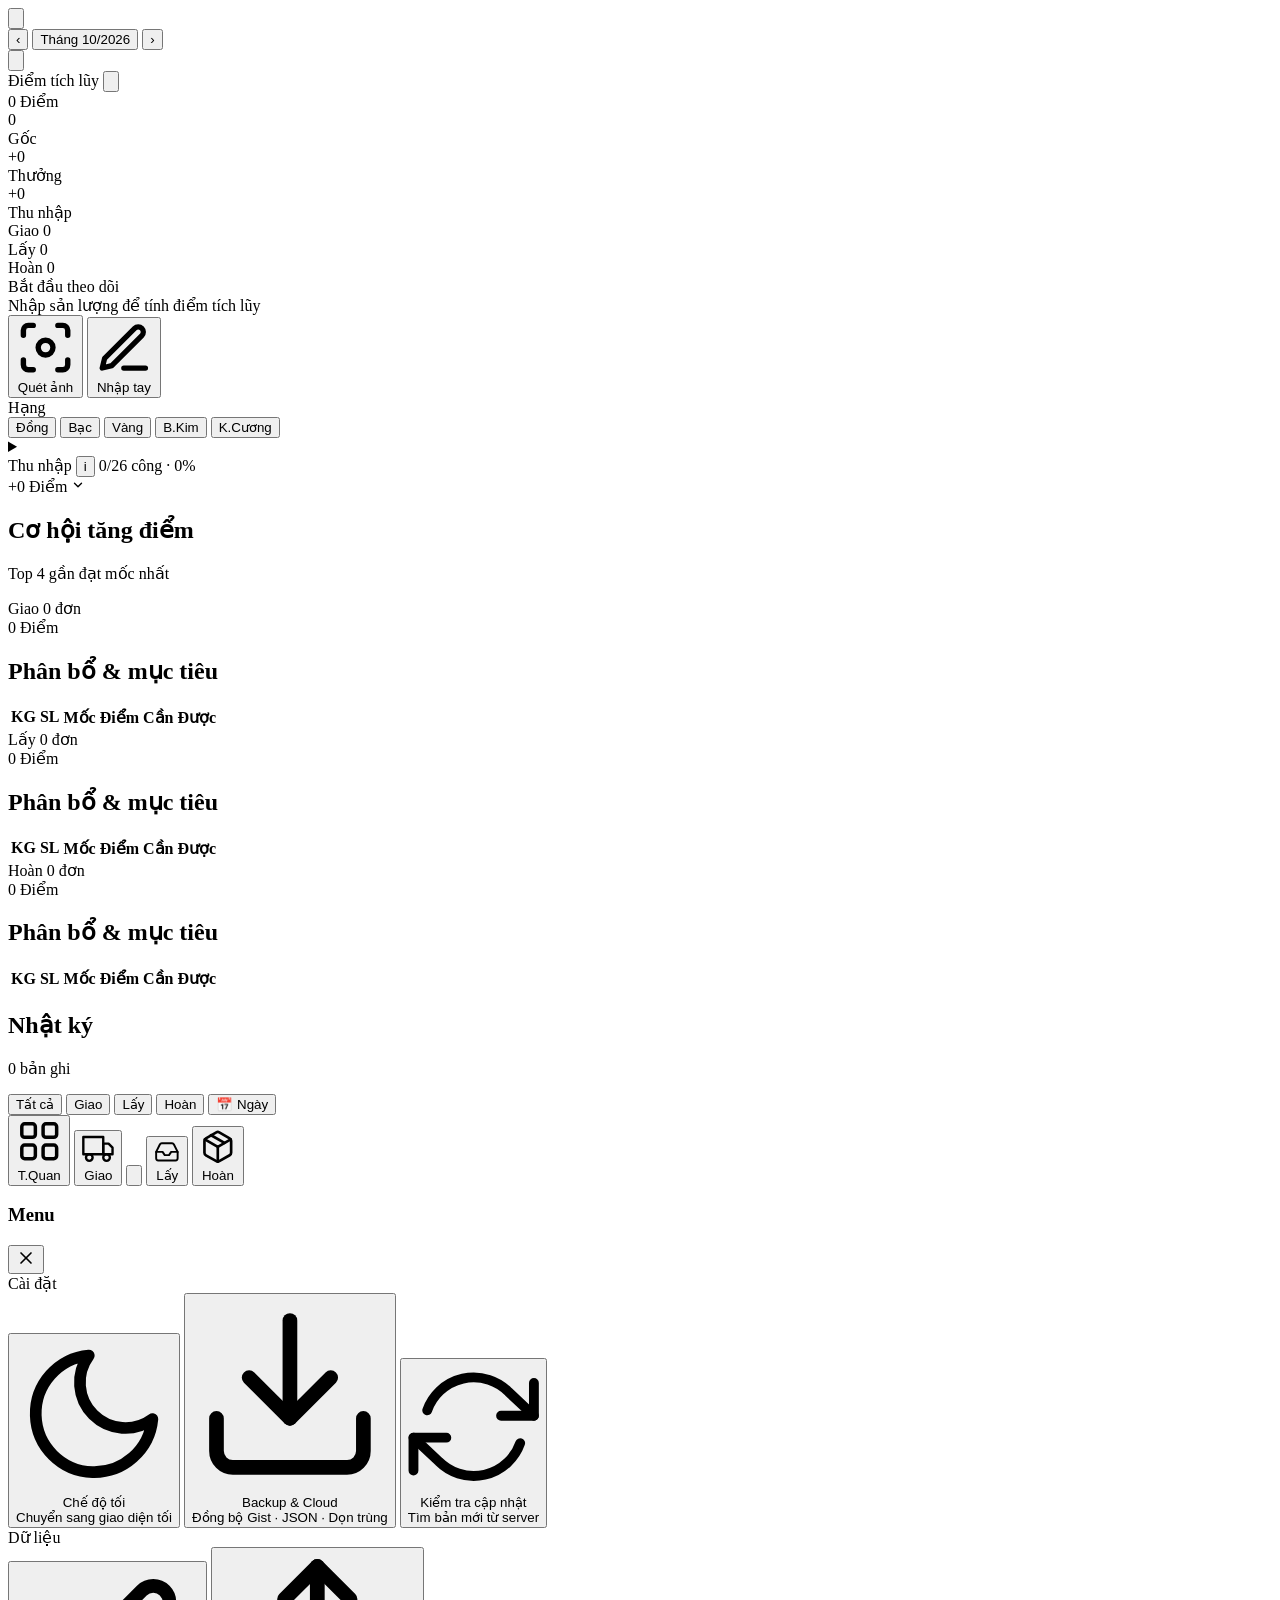
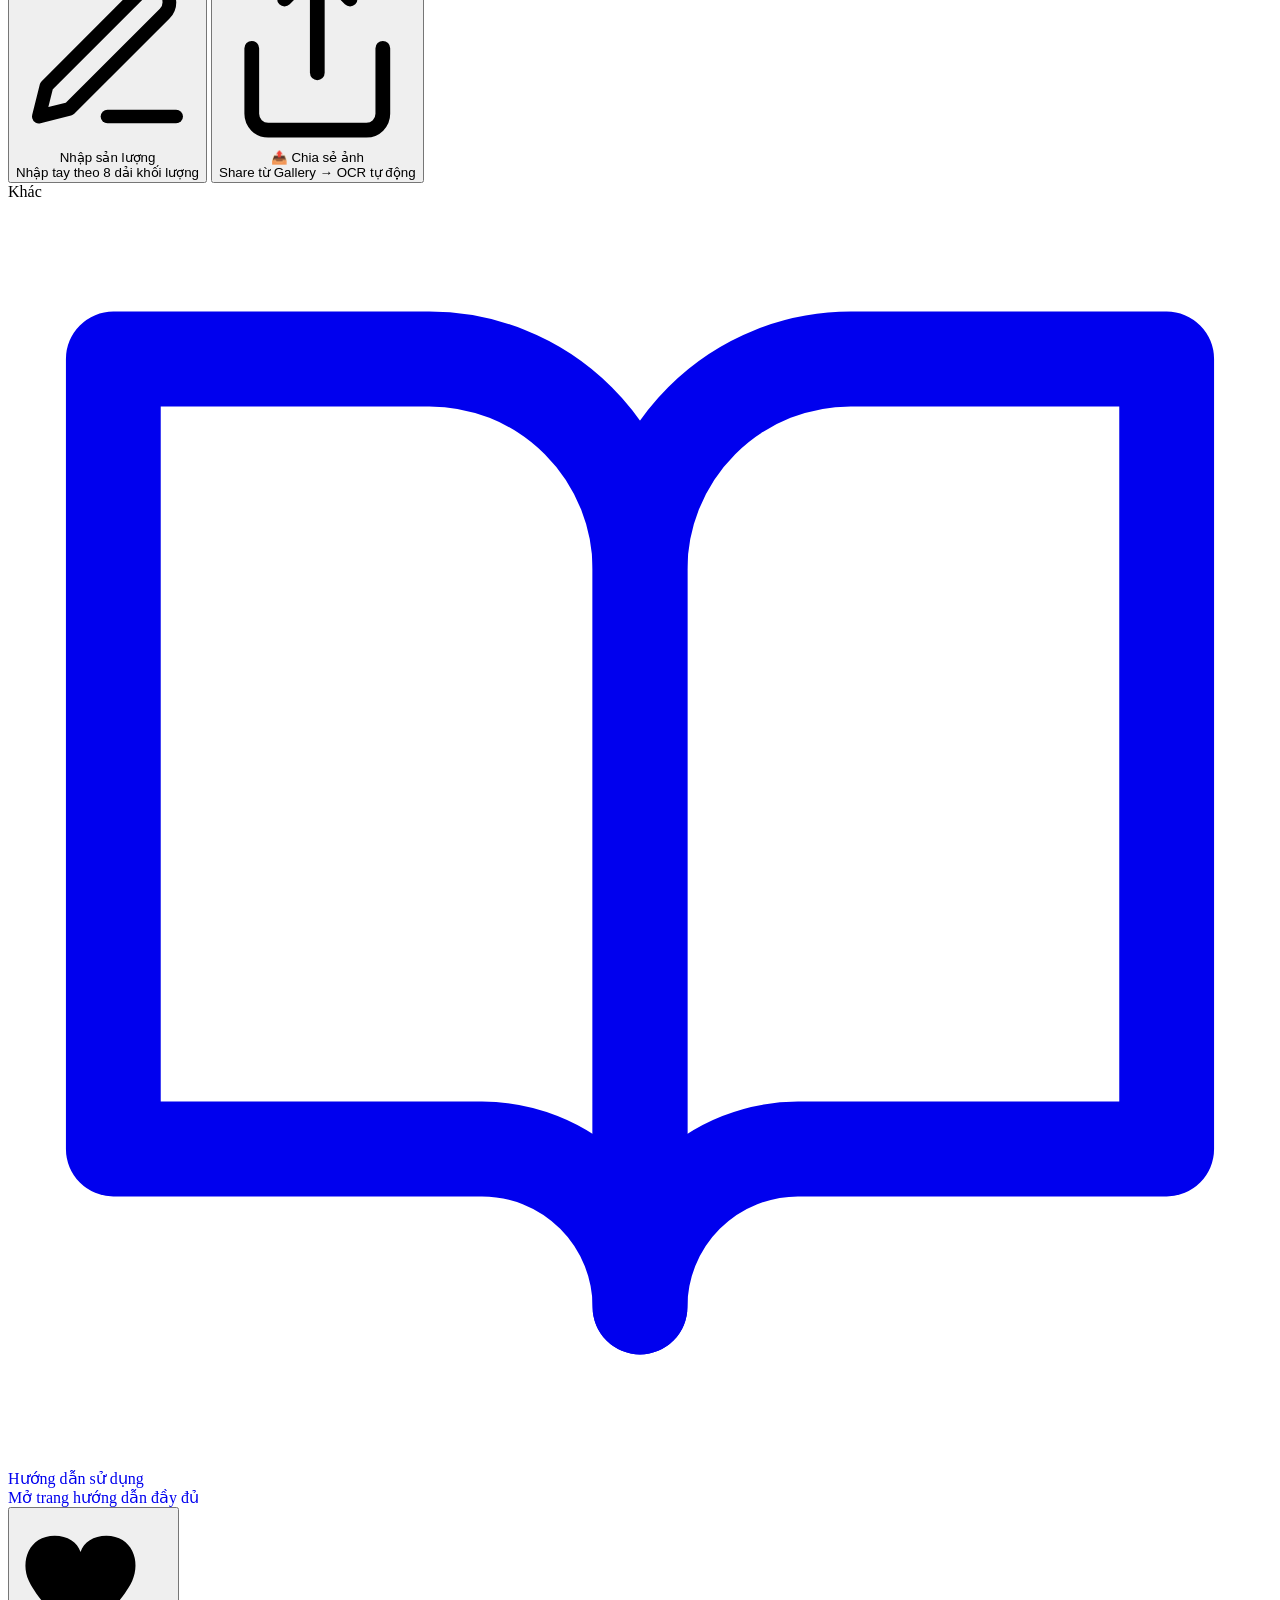
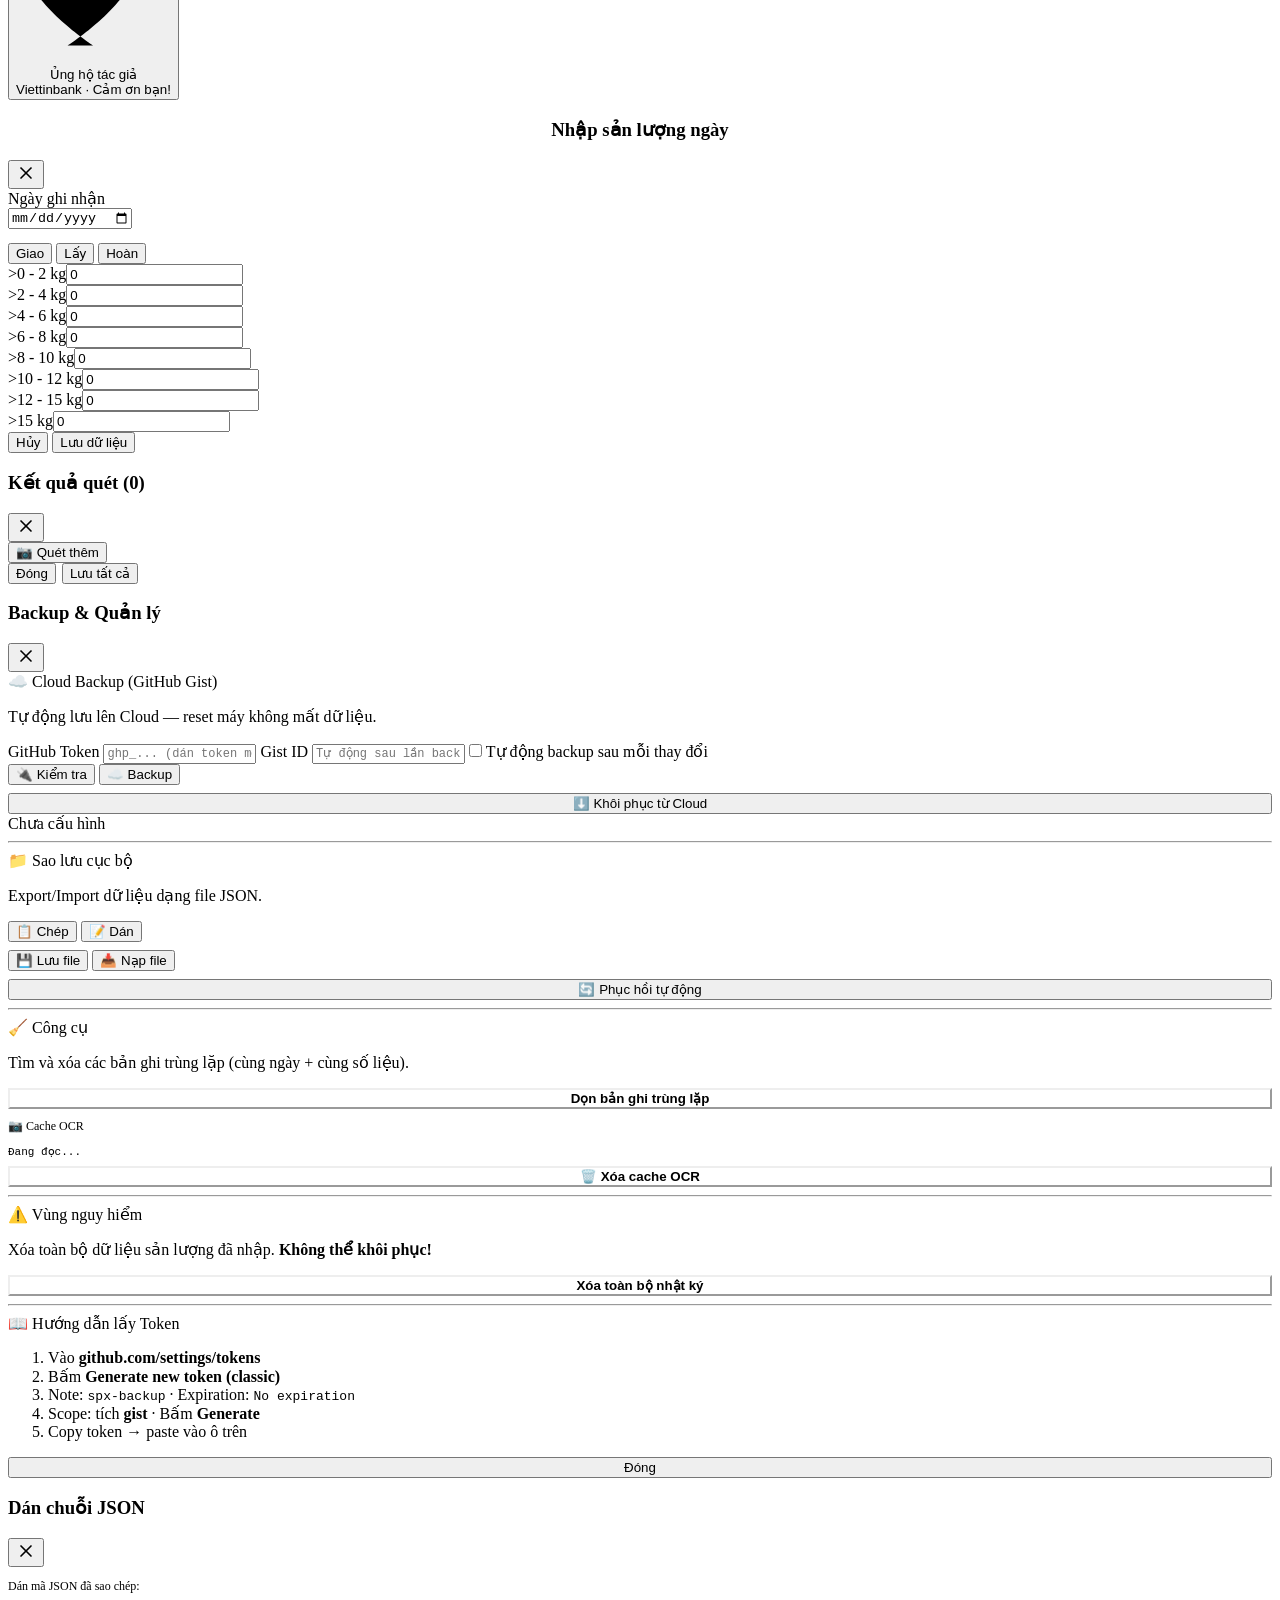
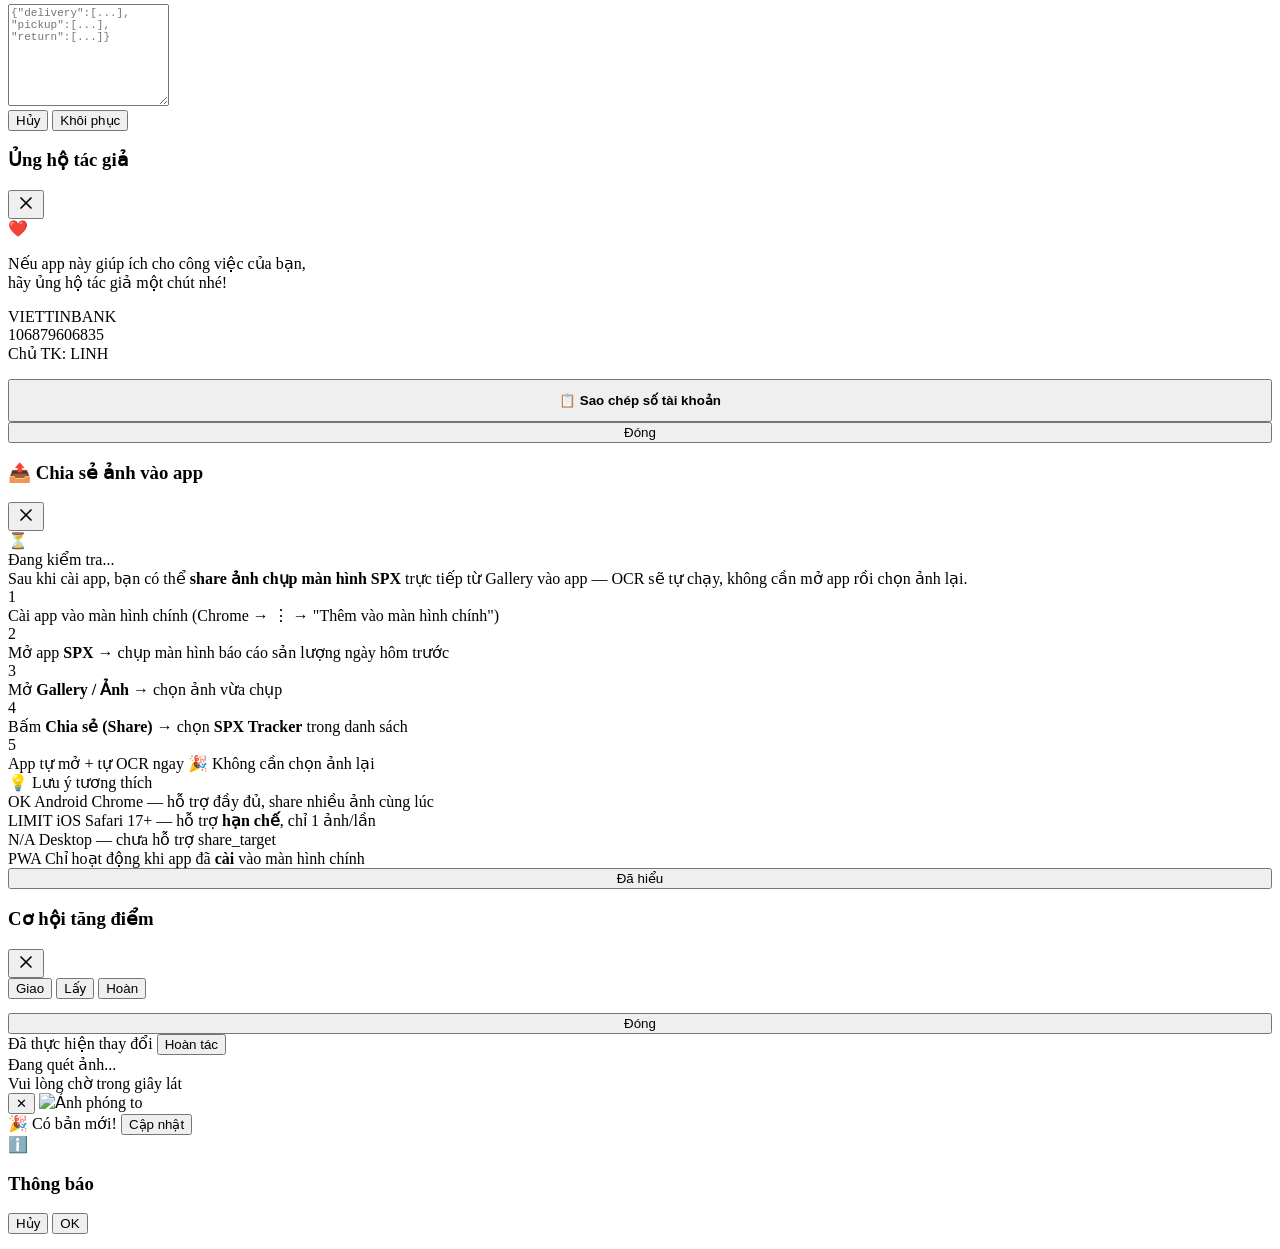
==== index.html @ f4a67003 "Add files via upload" ====
<!DOCTYPE html>
<html lang="vi">
<head>
<meta charset="UTF-8">
<meta name="viewport" content="width=device-width, initial-scale=1.0, maximum-scale=5.0, viewport-fit=cover">
<meta name="apple-mobile-web-app-capable" content="yes">
<meta name="apple-mobile-web-app-status-bar-style" content="black-translucent">
<meta name="theme-color" content="#f8fafc">
<meta name="description" content="Theo dõi sản lượng giao/lấy/hoàn và tính điểm SPX">
<title>Theo Dõi Sản Lượng & Điểm SPX</title>
<link rel="manifest" href="./manifest.json">
<link rel="apple-touch-icon" href="[data-uri]">
<meta name="apple-mobile-web-app-title" content="SPX Tracker">
<link rel="stylesheet" href="./css/style.css">
</head>
<body>

<div class="header-wrapper">
  <div class="header-card">
    <div class="header-row">
      <button class="header-icon-btn" onclick="openMenuModal()" aria-label="Menu">
        <svg viewBox="0 0 24 24" fill="none" stroke="currentColor" stroke-width="2.2" stroke-linecap="round">
          <line x1="3" y1="6" x2="21" y2="6"/>
          <line x1="3" y1="12" x2="21" y2="12"/>
          <line x1="3" y1="18" x2="21" y2="18"/>
        </svg>
      </button>

      <div class="period-cluster">
        <button class="period-arrow-btn" id="periodPrev" onclick="periodPrev()" aria-label="Tháng trước">‹</button>
        <button class="period-label" id="periodLabel" onclick="openPeriodPicker()">Tháng 10/2026</button>
        <button class="period-arrow-btn" id="periodNext" onclick="periodNext()" aria-label="Tháng sau">›</button>
      </div>

      <button class="header-icon-btn" onclick="openHistoryTab()" aria-label="Nhật ký">
        <svg viewBox="0 0 24 24" fill="none" stroke="currentColor" stroke-width="2.2" stroke-linecap="round" stroke-linejoin="round">
          <polyline points="1 4 1 10 7 10"/>
          <path d="M3.51 15a9 9 0 1 0 2.13-9.36L1 10"/>
          <polyline points="12 7 12 12 15 15"/>
        </svg>
      </button>
    </div>
  </div>
  <input type="month" id="monthPickerInput" style="display:none" onchange="jumpToMonth(this.value)">
</div>

<div class="layout-shell">
  <div class="content-area">

    <div id="reminderBanner" class="reminder-banner" style="display:none">
      <div class="reminder-banner-head">
        <span class="reminder-banner-icon" id="reminderIcon">⚠️</span>
        <span class="reminder-banner-title" id="reminderTitle">Chưa quét sản lượng</span>
        <button class="reminder-banner-close" onclick="dismissReminderBanner()" aria-label="Đóng">✕</button>
      </div>
      <div class="reminder-banner-sub" id="reminderSub"></div>
      <div class="reminder-banner-actions">
        <button class="reminder-btn-secondary" id="reminderSecondaryBtn" onclick="openHistoryTab()" style="display:none">Xem chi tiết</button>
        <button class="reminder-btn-primary" onclick="openOcrPicker()">📷 Quét ngay</button>
      </div>
    </div>

    <div class="tab-panel active" id="tab-overview">
      <main class="app-container">

        <section class="hero" id="overviewHero">
          <div class="hero-top">
            <span class="hero-eyebrow">
              Điểm tích lũy
              <button type="button" class="hero-info-btn" onclick="toggleHeroMetrics()" aria-label="Chi tiết">
                <svg viewBox="0 0 24 24" fill="none" stroke="currentColor" stroke-width="2" stroke-linecap="round" stroke-linejoin="round">
                  <circle cx="12" cy="12" r="9"/>
                  <line x1="12" y1="8" x2="12" y2="12"/>
                  <line x1="12" y1="16" x2="12.01" y2="16"/>
                </svg>
              </button>
            </span>
            <span class="hero-context" id="heroContext"></span>
          </div>

          <div class="hero-data" id="heroData">
            <div class="hero-row-main">
              <div class="hero-value hero-value-tappable" id="overallTotalPoints" onclick="toggleHeroMetrics()" role="button" tabindex="0" aria-label="Xem chi tiết">
                0 <span class="hero-value-unit">Điểm</span>
              </div>
            </div>

            <div class="hero-metrics-wrap" id="heroMetricsWrap">
              <div class="hero-metrics" id="heroMetrics">
                <div class="hero-metric">
                  <div class="hero-metric-value" id="heroBase">0</div>
                  <div class="hero-metric-label">Gốc</div>
                </div>
                <div class="hero-metric">
                  <div class="hero-metric-value" id="heroBonus">+0</div>
                  <div class="hero-metric-label">Thưởng</div>
                </div>
                <div class="hero-metric">
                  <div class="hero-metric-value" id="heroIncome">+0</div>
                  <div class="hero-metric-label">Thu nhập</div>
                </div>
              </div>
            </div>

            <div class="hero-tiles" id="heroTiles">
              <div class="hero-tile hero-tile-giao">
                <span class="hero-tile-label">Giao</span>
                <span class="hero-tile-value" id="heroTileDel">0</span>
              </div>
              <div class="hero-tile hero-tile-lay">
                <span class="hero-tile-label">Lấy</span>
                <span class="hero-tile-value" id="heroTilePick">0</span>
              </div>
              <div class="hero-tile hero-tile-hoan">
                <span class="hero-tile-label">Hoàn</span>
                <span class="hero-tile-value" id="heroTileRet">0</span>
              </div>
            </div>
          </div>

          <div class="hero-empty" id="heroEmpty">
            <div class="hero-empty-title">Bắt đầu theo dõi</div>
            <div class="hero-empty-sub">Nhập sản lượng để tính điểm tích lũy</div>
            <div class="hero-empty-cta">
              <button type="button" class="btn-cta-ocr" onclick="openOcrPicker()">
                <svg viewBox="0 0 24 24" fill="none" stroke="currentColor" stroke-width="2.2" stroke-linecap="round" stroke-linejoin="round">
                  <path d="M3 7V5a2 2 0 0 1 2-2h2"/>
                  <path d="M17 3h2a2 2 0 0 1 2 2v2"/>
                  <path d="M21 17v2a2 2 0 0 1-2 2h-2"/>
                  <path d="M7 21H5a2 2 0 0 1-2-2v-2"/>
                  <circle cx="12" cy="12" r="3"/>
                </svg>
                <span>Quét ảnh</span>
              </button>
              <button type="button" class="btn-cta-manual" onclick="openAddModal()">
                <svg viewBox="0 0 24 24" fill="none" stroke="currentColor" stroke-width="2.2" stroke-linecap="round" stroke-linejoin="round">
                  <path d="M12 20h9"/>
                  <path d="M16.5 3.5a2.121 2.121 0 0 1 3 3L7 19l-4 1 1-4L16.5 3.5z"/>
                </svg>
                <span>Nhập tay</span>
              </button>
            </div>
          </div>
        </section>

        <section class="card card-rank">
          <div class="rank-inline-row">
            <span class="rank-inline-label">Hạng</span>
            <div class="rank-pill-group rank-pill-group-inline">
              <button class="rank-pill" data-rank="dong"      onclick="setRankTier('dong', 0.10, this)">Đồng</button>
              <button class="rank-pill" data-rank="bac"       onclick="setRankTier('bac', 0.15, this)">Bạc</button>
              <button class="rank-pill" data-rank="vang"      onclick="setRankTier('vang', 0.20, this)">Vàng</button>
              <button class="rank-pill" data-rank="bach_kim"  onclick="setRankTier('bach_kim', 0.22, this)">B.Kim</button>
              <button class="rank-pill" data-rank="kim_cuong" onclick="setRankTier('kim_cuong', 0.26, this)">K.Cương</button>
            </div>
          </div>
        </section>

        <details class="card income-section" id="incomeDetails">
          <summary class="income-summary">
            <div class="income-summary-row">
              <div class="income-summary-left">
                <span class="income-summary-title">
                  Thu nhập
                  <button class="info-icon" type="button"
                          onclick="event.preventDefault(); event.stopPropagation(); showIncomeInfo()"
                          aria-label="Trợ giúp">i</button>
                </span>
                <span class="income-summary-days" id="incomeDayCount">0/26 công · 0%</span>
              </div>
              <div class="income-summary-right">
                <span class="income-summary-value" id="incomeTotalDisplay">+0 Điểm</span>
                <span class="income-chevron">
                  <svg width="14" height="14" viewBox="0 0 24 24" fill="none" stroke="currentColor" stroke-width="2.4" stroke-linecap="round" stroke-linejoin="round">
                    <polyline points="6 9 12 15 18 9"/>
                  </svg>
                </span>
              </div>
            </div>
            <div class="income-progress">
              <div class="income-progress-fill" id="incomeProgressFill"></div>
            </div>
          </summary>

          <div class="income-content">
            <div class="salary-month-hint" id="salaryMonthHint">📅 Áp dụng cho: Tháng 10/2026</div>

            <div class="income-row income-row-region">
              <span class="income-row-label">Khu vực tính công</span>
              <div class="region-pill-group">
                <button type="button" class="region-pill" data-region="mien" onclick="changeRegion('mien', this)">
                  <span>MIỀN TRUNG</span>
                </button>
                <button type="button" class="region-pill" data-region="hcm_hn" onclick="changeRegion('hcm_hn', this)">
                  <span>TP.HCM · HN</span>
                </button>
              </div>
            </div>
            <div class="income-row">
              <span class="income-row-label">LCB</span>
              <div class="income-row-input">
                <input type="number" inputmode="numeric" id="salaryBaseInput" value="0" min="0" oninput="saveSalaryConfig()" onchange="saveSalaryConfig()">
                <span class="income-unit">đ/tháng</span>
              </div>
            </div>
            <div class="income-row">
              <span class="income-row-label">Bưu cục</span>
              <div class="income-row-input">
                <input type="number" inputmode="numeric" id="manualBuuCucInput" value="0" min="0" oninput="saveManualPoints()" onchange="saveManualPoints()">
                <span class="income-unit">đ/tháng</span>
              </div>
            </div>
            <div class="income-row">
              <span class="income-row-label">Tài xế</span>
              <div class="income-row-input">
                <input type="number" inputmode="numeric" id="manualTaiXeInput" value="0" min="0" oninput="saveManualPoints()" onchange="saveManualPoints()">
                <span class="income-unit">đ/tháng</span>
              </div>
            </div>

            <div class="taixe-condition-banner" id="taixeConditionBanner" style="display:none">
              <div class="taixe-banner-head">
                <span class="taixe-banner-icon" id="taixeBannerIcon">⚠️</span>
                <span class="taixe-banner-title" id="taixeBannerTitle">Chưa đủ điều kiện cộng Tài xế</span>
              </div>
              <div class="taixe-banner-progress-text" id="taixeProgressText">
                Đơn Giao: 388/1,500
              </div>
              <div class="taixe-banner-progress-bar">
                <div class="taixe-banner-progress-fill" id="taixeProgressFill"></div>
              </div>
              <div class="taixe-banner-sub" id="taixeBannerSub">Còn thiếu 1,112 đơn</div>
            </div>

            <div class="income-summary-box">
              <div class="income-summary-line">
                <span>Lương 1 công</span>
                <span id="incomePerDayText">0 Điểm/công</span>
              </div>
              <div class="income-summary-line total">
                <span>Đã tích lũy</span>
                <b id="incomeTotalDisplayInner">+0 Điểm</b>
              </div>
            </div>
            <button class="btn btn-primary income-save-btn" onclick="forceSaveConfig()">Lưu cấu hình tháng này</button>
          </div>
        </details>

        <section class="card" id="opportunityCard">
          <div class="card-head">
            <div>
              <h2 class="card-title">Cơ hội tăng điểm</h2>
              <p class="card-sub">Top 4 gần đạt mốc nhất</p>
            </div>
          </div>
          <div id="overviewMilestoneList"></div>
          <button type="button" class="view-all-opp-btn" id="viewAllOpportunitiesBtn" onclick="openAllOpportunitiesModal()" style="display:none">
            <span>Xem tất cả</span>
            <svg viewBox="0 0 24 24" fill="none" stroke="currentColor" stroke-width="2.2" stroke-linecap="round" stroke-linejoin="round">
              <polyline points="9 18 15 12 9 6"/>
            </svg>
          </button>
        </section>

      </main>
    </div>

    <div class="tab-panel" id="tab-delivery">
      <main class="app-container">
        <section class="hero hero-sm hero-giao">
          <div class="hero-top">
            <span class="hero-eyebrow">Giao</span>
            <span class="hero-pill" id="delTotalOrders">0 đơn</span>
          </div>
          <div class="hero-value" id="delTotalPoints">0 <span class="hero-value-unit">Điểm</span></div>
        </section>
        <section class="card card-flush">
          <div class="card-head-pad">
            <h2 class="card-title">Phân bổ & mục tiêu</h2>
          </div>
          <div class="table-scroll table-clean">
            <table>
              <thead>
                <tr>
                  <th>KG</th>
                  <th>SL</th>
                  <th>Mốc</th>
                  <th>Điểm</th>
                  <th class="th-right">Cần</th>
                  <th class="th-right">Được</th>
                </tr>
              </thead>
              <tbody id="delTableBody"></tbody>
            </table>
          </div>
        </section>
      </main>
    </div>

    <div class="tab-panel" id="tab-pickup">
      <main class="app-container">
        <section class="hero hero-sm hero-lay">
          <div class="hero-top">
            <span class="hero-eyebrow">Lấy</span>
            <span class="hero-pill" id="pickTotalOrders">0 đơn</span>
          </div>
          <div class="hero-value" id="pickTotalPoints">0 <span class="hero-value-unit">Điểm</span></div>
        </section>
        <section class="card card-flush">
          <div class="card-head-pad">
            <h2 class="card-title">Phân bổ & mục tiêu</h2>
          </div>
          <div class="table-scroll table-clean">
            <table>
              <thead>
                <tr>
                  <th>KG</th>
                  <th>SL</th>
                  <th>Mốc</th>
                  <th>Điểm</th>
                  <th class="th-right">Cần</th>
                  <th class="th-right">Được</th>
                </tr>
              </thead>
              <tbody id="pickTableBody"></tbody>
            </table>
          </div>
        </section>
      </main>
    </div>

    <div class="tab-panel" id="tab-return">
      <main class="app-container">
        <section class="hero hero-sm hero-hoan">
          <div class="hero-top">
            <span class="hero-eyebrow">Hoàn</span>
            <span class="hero-pill" id="retTotalOrders">0 đơn</span>
          </div>
          <div class="hero-value" id="retTotalPoints">0 <span class="hero-value-unit">Điểm</span></div>
        </section>
        <section class="card card-flush">
          <div class="card-head-pad">
            <h2 class="card-title">Phân bổ & mục tiêu</h2>
          </div>
          <div class="table-scroll table-clean">
            <table>
              <thead>
                <tr>
                  <th>KG</th>
                  <th>SL</th>
                  <th>Mốc</th>
                  <th>Điểm</th>
                  <th class="th-right">Cần</th>
                  <th class="th-right">Được</th>
                </tr>
              </thead>
              <tbody id="retTableBody"></tbody>
            </table>
          </div>
        </section>
      </main>
    </div>

    <div class="tab-panel" id="tab-history">
      <main class="app-container">
        <section class="card">
          <div class="card-head">
            <div>
              <h2 class="card-title">Nhật ký</h2>
              <p class="card-sub" id="histCountNote">0 bản ghi</p>
            </div>
          </div>
          <div class="filter-bar">
            <button class="filter-btn active" onclick="setHistFilter('all', this)">Tất cả</button>
            <button class="filter-btn" onclick="setHistFilter('delivery', this)">Giao</button>
            <button class="filter-btn" onclick="setHistFilter('pickup', this)">Lấy</button>
            <button class="filter-btn" onclick="setHistFilter('return', this)">Hoàn</button>
            <button class="filter-btn filter-btn-date" id="histFilterDateBtn" onclick="openHistoryDatePicker()">📅 Ngày</button>
          </div>

          <div id="historyEntries"></div>
        </section>
      </main>
    </div>

  </div>
</div>

<aside class="bottom-nav">
  <button class="nav-btn active" data-tab="overview" onclick="switchMainTab('overview', this)" aria-label="Tổng quan">
    <svg class="nav-icon" viewBox="0 0 24 24" fill="none" stroke="currentColor" stroke-width="1.8" stroke-linecap="round" stroke-linejoin="round">
      <rect x="3" y="3" width="7" height="7" rx="1.5"/>
      <rect x="14" y="3" width="7" height="7" rx="1.5"/>
      <rect x="3" y="14" width="7" height="7" rx="1.5"/>
      <rect x="14" y="14" width="7" height="7" rx="1.5"/>
    </svg>
    <span class="nav-label">T.Quan</span>
  </button>

  <button class="nav-btn" data-tab="delivery" onclick="switchMainTab('delivery', this)" aria-label="Giao">
    <svg class="nav-icon" viewBox="0 0 24 24" fill="none" stroke="currentColor" stroke-width="1.8" stroke-linecap="round" stroke-linejoin="round">
      <path d="M1 3h15v13H1z"/>
      <path d="M16 8h4l3 3v5h-7V8z"/>
      <circle cx="5.5" cy="18.5" r="2.5"/>
      <circle cx="18.5" cy="18.5" r="2.5"/>
    </svg>
    <span class="nav-label">Giao</span>
  </button>

  <button class="nav-btn-fab" onclick="openOcrPicker()" aria-label="Quét ảnh">
    <span class="fab-icon">
      <svg viewBox="0 0 24 24" fill="none" stroke="currentColor" stroke-width="2" stroke-linecap="round" stroke-linejoin="round">
        <path d="M3 7V5a2 2 0 0 1 2-2h2"/>
        <path d="M17 3h2a2 2 0 0 1 2 2v2"/>
        <path d="M21 17v2a2 2 0 0 1-2 2h-2"/>
        <path d="M7 21H5a2 2 0 0 1-2-2v-2"/>
        <circle cx="12" cy="12" r="3"/>
      </svg>
    </span>
  </button>

  <button class="nav-btn" data-tab="pickup" onclick="switchMainTab('pickup', this)" aria-label="Lấy">
    <svg class="nav-icon" viewBox="0 0 24 24" fill="none" stroke="currentColor" stroke-width="1.8" stroke-linecap="round" stroke-linejoin="round">
      <path d="M22 12h-6l-2 3h-4l-2-3H2"/>
      <path d="M5.45 5.11 2 12v6a2 2 0 0 0 2 2h16a2 2 0 0 0 2-2v-6l-3.45-6.89A2 2 0 0 0 16.76 4H7.24a2 2 0 0 0-1.79 1.11z"/>
    </svg>
    <span class="nav-label">Lấy</span>
  </button>

  <button class="nav-btn" data-tab="return" onclick="switchMainTab('return', this)" aria-label="Hoàn">
    <svg class="nav-icon" viewBox="0 0 24 24" fill="none" stroke="currentColor" stroke-width="1.8" stroke-linecap="round" stroke-linejoin="round">
      <path d="M16.5 9.4 7.5 4.21"/>
      <path d="M21 16V8a2 2 0 0 0-1-1.73l-7-4a2 2 0 0 0-2 0l-7 4A2 2 0 0 0 3 8v8a2 2 0 0 0 1 1.73l7 4a2 2 0 0 0 2 0l7-4A2 2 0 0 0 21 16z"/>
      <polyline points="3.27 6.96 12 12.01 20.73 6.96"/>
      <line x1="12" y1="22.08" x2="12" y2="12"/>
    </svg>
    <span class="nav-label">Hoàn</span>
  </button>
</aside>

<input type="file" id="ocrFileInput" accept="image/*" multiple style="display:none;" onchange="handleOcrImage(event)">
<input type="date" id="historyDatePickerInput" style="display:none" onchange="applyHistoryDateFilter(this.value)">

<div class="modal-shade" id="menuModal" onclick="if(event.target===this)closeMenuModal()">
  <div class="modal-box menu-modal-box">
    <div class="modal-box-head">
      <h3>Menu</h3>
      <button class="modal-close-btn" onclick="closeMenuModal()" aria-label="Đóng">
        <svg width="20" height="20" viewBox="0 0 24 24" fill="none" stroke="currentColor" stroke-width="2" stroke-linecap="round">
          <line x1="18" y1="6" x2="6" y2="18"/>
          <line x1="6" y1="6" x2="18" y2="18"/>
        </svg>
      </button>
    </div>
    <div class="modal-body menu-body">

      <div class="menu-section-label">Cài đặt</div>
      <button class="menu-item" onclick="toggleThemeFromMenu()">
        <span class="menu-icon">
          <svg viewBox="0 0 24 24" fill="none" stroke="currentColor" stroke-width="1.8" stroke-linecap="round" stroke-linejoin="round">
            <path d="M21 12.79A9 9 0 1 1 11.21 3 7 7 0 0 0 21 12.79z"/>
          </svg>
        </span>
        <div class="menu-text">
          <div class="menu-title" id="menuThemeTitle">Chế độ tối</div>
          <div class="menu-sub" id="menuThemeSub">Chuyển sang giao diện tối</div>
        </div>
      </button>

      <button class="menu-item" onclick="closeMenuModal();openSettingsModal()">
        <span class="menu-icon">
          <svg viewBox="0 0 24 24" fill="none" stroke="currentColor" stroke-width="1.8" stroke-linecap="round" stroke-linejoin="round">
            <path d="M21 15v4a2 2 0 0 1-2 2H5a2 2 0 0 1-2-2v-4"/>
            <polyline points="7 10 12 15 17 10"/>
            <line x1="12" y1="15" x2="12" y2="3"/>
          </svg>
        </span>
        <div class="menu-text">
          <div class="menu-title">Backup & Cloud</div>
          <div class="menu-sub">Đồng bộ Gist · JSON · Dọn trùng</div>
        </div>
      </button>

      <button class="menu-item" onclick="closeMenuModal();checkVersion()">
        <span class="menu-icon">
          <svg viewBox="0 0 24 24" fill="none" stroke="currentColor" stroke-width="1.8" stroke-linecap="round" stroke-linejoin="round">
            <polyline points="23 4 23 10 17 10"/>
            <polyline points="1 20 1 14 7 14"/>
            <path d="M3.51 9a9 9 0 0 1 14.85-3.36L23 10M1 14l4.64 4.36A9 9 0 0 0 20.49 15"/>
          </svg>
        </span>
        <div class="menu-text">
          <div class="menu-title">Kiểm tra cập nhật</div>
          <div class="menu-sub">Tìm bản mới từ server</div>
        </div>
      </button>

      <div class="menu-section-label">Dữ liệu</div>
      <button class="menu-item" onclick="closeMenuModal();openAddModal()">
        <span class="menu-icon">
          <svg viewBox="0 0 24 24" fill="none" stroke="currentColor" stroke-width="1.8" stroke-linecap="round" stroke-linejoin="round">
            <path d="M12 20h9"/>
            <path d="M16.5 3.5a2.121 2.121 0 0 1 3 3L7 19l-4 1 1-4L16.5 3.5z"/>
          </svg>
        </span>
        <div class="menu-text">
          <div class="menu-title">Nhập sản lượng</div>
          <div class="menu-sub">Nhập tay theo 8 dải khối lượng</div>
        </div>
      </button>

      <button class="menu-item" onclick="closeMenuModal();openShareTargetModal()">
        <span class="menu-icon">
          <svg viewBox="0 0 24 24" fill="none" stroke="currentColor" stroke-width="1.8" stroke-linecap="round" stroke-linejoin="round">
            <path d="M4 12v8a2 2 0 0 0 2 2h12a2 2 0 0 0 2-2v-8"/>
            <polyline points="16 6 12 2 8 6"/>
            <line x1="12" y1="2" x2="12" y2="15"/>
          </svg>
        </span>
        <div class="menu-text">
          <div class="menu-title">📤 Chia sẻ ảnh</div>
          <div class="menu-sub">Share từ Gallery → OCR tự động</div>
        </div>
      </button>

      <div class="menu-section-label">Khác</div>
      <a class="menu-item" href="./guide.html" style="text-decoration:none">
        <span class="menu-icon">
          <svg viewBox="0 0 24 24" fill="none" stroke="currentColor" stroke-width="1.8" stroke-linecap="round" stroke-linejoin="round">
            <path d="M2 3h6a4 4 0 0 1 4 4v14a3 3 0 0 0-3-3H2z"/>
            <path d="M22 3h-6a4 4 0 0 0-4 4v14a3 3 0 0 1 3-3h7z"/>
          </svg>
        </span>
        <div class="menu-text">
          <div class="menu-title">Hướng dẫn sử dụng</div>
          <div class="menu-sub">Mở trang hướng dẫn đầy đủ</div>
        </div>
      </a>

      <button class="menu-item" onclick="closeMenuModal();openCoffeeModal()">
        <span class="menu-icon menu-icon-heart">
          <svg viewBox="0 0 24 24" fill="currentColor">
            <path d="M12 21s-7.5-4.8-10-10c-1.4-3 0-7 4-7 2 0 3.5 1 4 2.5.5-1.5 2-2.5 4-2.5 4 0 5.4 4 4 7-2.5 5.2-10 10-10 10z"/>
          </svg>
        </span>
        <div class="menu-text">
          <div class="menu-title">Ủng hộ tác giả</div>
          <div class="menu-sub">Viettinbank · Cảm ơn bạn!</div>
        </div>
      </button>

    </div>
  </div>
</div>

<div class="modal-shade" id="entryModal">
  <div class="modal-box">
    <div class="modal-box-head">
      <button class="modal-back-btn" id="backToBatchBtn" onclick="backToBatch()" style="display:none">← Quay lại</button>
      <h3 id="modalTitle" style="flex:1;text-align:center;">Nhập sản lượng ngày</h3>
      <button class="modal-close-btn" onclick="closeModal()" aria-label="Đóng">
        <svg width="20" height="20" viewBox="0 0 24 24" fill="none" stroke="currentColor" stroke-width="2" stroke-linecap="round">
          <line x1="18" y1="6" x2="6" y2="18"/>
          <line x1="6" y1="6" x2="18" y2="18"/>
        </svg>
      </button>
    </div>
    <div class="modal-body">
      <input type="hidden" id="editEntryId" value="">
      <input type="hidden" id="editEntryType" value="">
      <div style="margin-bottom:14px;max-width:180px">
        <label class="form-label">Ngày ghi nhận</label>
        <input type="date" id="inputDate" class="input-control">
      </div>
      <div class="modal-tabs" id="modalSubTabGroup">
        <button type="button" class="modal-tab-btn active tab-del" id="subtab-btn-del" onclick="switchModalSubTab('del')">Giao</button>
        <button type="button" class="modal-tab-btn tab-pick" id="subtab-btn-pick" onclick="switchModalSubTab('pick')">Lấy</button>
        <button type="button" class="modal-tab-btn tab-ret" id="subtab-btn-ret" onclick="switchModalSubTab('ret')">Hoàn</button>
      </div>
      <div class="modal-section-card card-del modal-subtab-pane" id="pane-del">
        <div class="weights-horizontal-grid">
          <div class="weight-input-item"><label>&gt;0 - 2 kg</label><input type="number" inputmode="numeric" id="del_inp_0_2" class="input-control auto-clear" value="0" min="0"></div>
          <div class="weight-input-item"><label>&gt;2 - 4 kg</label><input type="number" inputmode="numeric" id="del_inp_2_4" class="input-control auto-clear" value="0" min="0"></div>
          <div class="weight-input-item"><label>&gt;4 - 6 kg</label><input type="number" inputmode="numeric" id="del_inp_4_6" class="input-control auto-clear" value="0" min="0"></div>
          <div class="weight-input-item"><label>&gt;6 - 8 kg</label><input type="number" inputmode="numeric" id="del_inp_6_8" class="input-control auto-clear" value="0" min="0"></div>
          <div class="weight-input-item"><label>&gt;8 - 10 kg</label><input type="number" inputmode="numeric" id="del_inp_8_10" class="input-control auto-clear" value="0" min="0"></div>
          <div class="weight-input-item"><label>&gt;10 - 12 kg</label><input type="number" inputmode="numeric" id="del_inp_10_12" class="input-control auto-clear" value="0" min="0"></div>
          <div class="weight-input-item"><label>&gt;12 - 15 kg</label><input type="number" inputmode="numeric" id="del_inp_12_15" class="input-control auto-clear" value="0" min="0"></div>
          <div class="weight-input-item"><label>&gt;15 kg</label><input type="number" inputmode="numeric" id="del_inp_over_15" class="input-control auto-clear" value="0" min="0"></div>
        </div>
      </div>
      <div class="modal-section-card card-pick modal-subtab-pane" id="pane-pick" style="display:none">
        <div class="weights-horizontal-grid">
          <div class="weight-input-item"><label>&gt;0 - 2 kg</label><input type="number" inputmode="numeric" id="pick_inp_0_2" class="input-control auto-clear" value="0" min="0"></div>
          <div class="weight-input-item"><label>&gt;2 - 4 kg</label><input type="number" inputmode="numeric" id="pick_inp_2_4" class="input-control auto-clear" value="0" min="0"></div>
          <div class="weight-input-item"><label>&gt;4 - 6 kg</label><input type="number" inputmode="numeric" id="pick_inp_4_6" class="input-control auto-clear" value="0" min="0"></div>
          <div class="weight-input-item"><label>&gt;6 - 8 kg</label><input type="number" inputmode="numeric" id="pick_inp_6_8" class="input-control auto-clear" value="0" min="0"></div>
          <div class="weight-input-item"><label>&gt;8 - 10 kg</label><input type="number" inputmode="numeric" id="pick_inp_8_10" class="input-control auto-clear" value="0" min="0"></div>
          <div class="weight-input-item"><label>&gt;10 - 12 kg</label><input type="number" inputmode="numeric" id="pick_inp_10_12" class="input-control auto-clear" value="0" min="0"></div>
          <div class="weight-input-item"><label>&gt;12 - 15 kg</label><input type="number" inputmode="numeric" id="pick_inp_12_15" class="input-control auto-clear" value="0" min="0"></div>
          <div class="weight-input-item"><label>&gt;15 kg</label><input type="number" inputmode="numeric" id="pick_inp_over_15" class="input-control auto-clear" value="0" min="0"></div>
        </div>
      </div>
      <div class="modal-section-card card-ret modal-subtab-pane" id="pane-ret" style="display:none">
        <div class="weights-horizontal-grid">
          <div class="weight-input-item"><label>&gt;0 - 2 kg</label><input type="number" inputmode="numeric" id="ret_inp_0_2" class="input-control auto-clear" value="0" min="0"></div>
          <div class="weight-input-item"><label>&gt;2 - 4 kg</label><input type="number" inputmode="numeric" id="ret_inp_2_4" class="input-control auto-clear" value="0" min="0"></div>
          <div class="weight-input-item"><label>&gt;4 - 6 kg</label><input type="number" inputmode="numeric" id="ret_inp_4_6" class="input-control auto-clear" value="0" min="0"></div>
          <div class="weight-input-item"><label>&gt;6 - 8 kg</label><input type="number" inputmode="numeric" id="ret_inp_6_8" class="input-control auto-clear" value="0" min="0"></div>
          <div class="weight-input-item"><label>&gt;8 - 10 kg</label><input type="number" inputmode="numeric" id="ret_inp_8_10" class="input-control auto-clear" value="0" min="0"></div>
          <div class="weight-input-item"><label>&gt;10 - 12 kg</label><input type="number" inputmode="numeric" id="ret_inp_10_12" class="input-control auto-clear" value="0" min="0"></div>
          <div class="weight-input-item"><label>&gt;12 - 15 kg</label><input type="number" inputmode="numeric" id="ret_inp_12_15" class="input-control auto-clear" value="0" min="0"></div>
          <div class="weight-input-item"><label>&gt;15 kg</label><input type="number" inputmode="numeric" id="ret_inp_over_15" class="input-control auto-clear" value="0" min="0"></div>
        </div>
      </div>
      <div class="ocr-preview-box" id="ocrPreviewBox" style="display:none">
        <div class="ocr-preview-label">
          <span>Ảnh gốc — đối chiếu số</span>
          <span class="ocr-hide-btn" onclick="document.getElementById('ocrPreviewBox').style.display='none'">Ẩn</span>
        </div>
        <img class="ocr-preview-img" id="ocrPreviewImg" alt="Ảnh đã quét" onclick="openOcrLightbox()">
        <div style="text-align:right;margin-top:8px">
          <button type="button" id="ocrDebugToggle" onclick="toggleOcrDebugText()" style="background:transparent;border:1px solid var(--border);color:var(--text-3);font-size:10px;padding:4px 10px;border-radius:6px;cursor:pointer;font-family:inherit;font-weight:600">Xem log</button>
        </div>
        <pre id="ocrDebugText" style="display:none;background:#0d1117;color:#3fb950;font-family:'JetBrains Mono',monospace;font-size:10px;line-height:1.5;padding:10px;margin-top:10px;border-radius:6px;max-height:250px;overflow:auto;white-space:pre-wrap;word-break:break-all;border:1px solid #30363d"></pre>
      </div>
    </div>
    <div class="modal-box-foot">
      <button class="btn" onclick="closeModal()">Hủy</button>
      <button class="btn btn-primary" onclick="saveRecord()">Lưu dữ liệu</button>
    </div>
  </div>
</div>

<div class="modal-shade" id="batchOcrModal">
  <div class="modal-box">
    <div class="modal-box-head">
      <h3>Kết quả quét (<span id="batchCount">0</span>)</h3>
      <button class="modal-close-btn" onclick="closeBatchOcrModal()" aria-label="Đóng">
        <svg width="20" height="20" viewBox="0 0 24 24" fill="none" stroke="currentColor" stroke-width="2" stroke-linecap="round">
          <line x1="18" y1="6" x2="6" y2="18"/>
          <line x1="6" y1="6" x2="18" y2="18"/>
        </svg>
      </button>
    </div>
    <div class="modal-body">
      <div id="batchList"></div>
    </div>
    <div class="modal-box-foot" style="justify-content:space-between;flex-wrap:wrap;gap:6px">
      <button class="btn btn-ocr" onclick="appendBatchFiles()">📷 Quét thêm</button>
      <div style="display:flex;gap:6px;margin-left:auto">
        <button class="btn" onclick="closeBatchOcrModal()">Đóng</button>
        <button class="btn btn-primary" onclick="saveBatchAll()">Lưu tất cả</button>
      </div>
    </div>
  </div>
</div>

<div class="modal-shade" id="settingsModal" onclick="if(event.target===this)closeSettingsModal()">
  <div class="modal-box">
    <div class="modal-box-head">
      <h3>Backup & Quản lý</h3>
      <button class="modal-close-btn" onclick="closeSettingsModal()" aria-label="Đóng">
        <svg width="20" height="20" viewBox="0 0 24 24" fill="none" stroke="currentColor" stroke-width="2" stroke-linecap="round">
          <line x1="18" y1="6" x2="6" y2="18"/>
          <line x1="6" y1="6" x2="18" y2="18"/>
        </svg>
      </button>
    </div>
    <div class="modal-body">

      <div class="settings-section-title">☁️ Cloud Backup (GitHub Gist)</div>
      <p class="settings-hint">Tự động lưu lên Cloud — reset máy không mất dữ liệu.</p>

      <label class="settings-label">GitHub Token</label>
      <input type="password" id="ghTokenInput" class="input-control" placeholder="ghp_... (dán token mới)" style="font-family:'JetBrains Mono',monospace;font-size:12px">

      <div class="token-status-wrap" id="tokenStatusWrap" style="display:none">
        <span class="token-saved-label" id="tokenSavedLabel">✅ Đã lưu token</span>
        <button type="button" class="token-clear-btn" id="clearTokenBtn" onclick="clearCloudToken()">
          🗑️ Xóa token
        </button>
      </div>

      <label class="settings-label" style="margin-top:12px">Gist ID</label>
      <input type="text" id="gistIdInput" class="input-control" placeholder="Tự động sau lần backup đầu" style="font-family:'JetBrains Mono',monospace;font-size:12px">

      <label class="settings-checkbox">
        <input type="checkbox" id="autoBackupToggle" style="width:auto;margin:0">
        <span>Tự động backup sau mỗi thay đổi</span>
      </label>

      <div class="settings-row">
        <button class="btn" onclick="testCloudConnection()" style="flex:1">🔌 Kiểm tra</button>
        <button class="btn btn-primary" onclick="pushToCloud()" style="flex:1">☁️ Backup</button>
      </div>
      <div style="margin-top:8px">
        <button class="btn" onclick="pullFromCloud()" style="width:100%">⬇️ Khôi phục từ Cloud</button>
      </div>

      <div class="cloud-status idle" id="cloudStatus">Chưa cấu hình</div>

      <hr class="settings-hr">

      <div class="settings-section-title">📁 Sao lưu cục bộ</div>
      <p class="settings-hint">Export/Import dữ liệu dạng file JSON.</p>

      <div class="settings-row">
        <button class="btn" id="copyJsonBtn" onclick="copyDataJson()" style="flex:1">📋 Chép</button>
        <button class="btn" onclick="openPasteJsonModal()" style="flex:1">📝 Dán</button>
      </div>
      <div class="settings-row" style="margin-top:8px">
        <button class="btn" onclick="exportData()" style="flex:1">💾 Lưu file</button>
        <button class="btn" onclick="document.getElementById('importFileInput').click()" style="flex:1">📥 Nạp file</button>
        <input type="file" id="importFileInput" accept=".json" style="display:none;" onchange="importData(event)">
      </div>
      <div style="margin-top:8px">
        <button class="btn" onclick="restoreFromVault()" style="width:100%">🔄 Phục hồi tự động</button>
      </div>

      <hr class="settings-hr">

      <div class="settings-section-title">🧹 Công cụ</div>
      <p class="settings-hint">Tìm và xóa các bản ghi trùng lặp (cùng ngày + cùng số liệu).</p>
      <button class="btn" onclick="cleanupDuplicates()" style="width:100%;background:var(--warning-bg);border-color:var(--warning-bd);color:var(--warning);font-weight:600">
        Dọn bản ghi trùng lặp
      </button>

      <div style="margin-top:10px">
        <div class="settings-section-title" style="font-size:12px;margin-bottom:4px">📷 Cache OCR</div>
        <p class="settings-hint" id="ocrCacheStats" style="margin-bottom:8px;font-family:'JetBrains Mono',monospace;font-size:11px">Đang đọc...</p>
        <button class="btn" onclick="clearOcrCacheFromSettings()" style="width:100%;background:var(--warning-bg);border-color:var(--warning-bd);color:var(--warning);font-weight:600">
          🗑️ Xóa cache OCR
        </button>
      </div>

      <hr class="settings-hr">

      <div class="settings-section-title" style="color:var(--danger)">⚠️ Vùng nguy hiểm</div>
      <p class="settings-hint">Xóa toàn bộ dữ liệu sản lượng đã nhập. <b style="color:var(--danger)">Không thể khôi phục!</b></p>
      <button class="btn" onclick="clearAllHistory()" style="width:100%;background:var(--danger-bg);border-color:var(--danger-bd);color:var(--danger);font-weight:600">
        Xóa toàn bộ nhật ký
      </button>

      <hr class="settings-hr">

      <div class="settings-section-title">📖 Hướng dẫn lấy Token</div>
      <ol class="settings-guide">
        <li>Vào <b>github.com/settings/tokens</b></li>
        <li>Bấm <b>Generate new token (classic)</b></li>
        <li>Note: <code>spx-backup</code> · Expiration: <code>No expiration</code></li>
        <li>Scope: tích <b>gist</b> · Bấm <b>Generate</b></li>
        <li>Copy token → paste vào ô trên</li>
      </ol>
    </div>
    <div class="modal-box-foot">
      <button class="btn btn-primary" onclick="closeSettingsModal()" style="width:100%">Đóng</button>
    </div>
  </div>
</div>

<div class="modal-shade" id="pasteJsonModal" onclick="if(event.target===this)closePasteJsonModal()">
  <div class="modal-box coffee-modal-box">
    <div class="modal-box-head">
      <h3>Dán chuỗi JSON</h3>
      <button class="modal-close-btn" onclick="closePasteJsonModal()" aria-label="Đóng">
        <svg width="20" height="20" viewBox="0 0 24 24" fill="none" stroke="currentColor" stroke-width="2" stroke-linecap="round">
          <line x1="18" y1="6" x2="6" y2="18"/>
          <line x1="6" y1="6" x2="18" y2="18"/>
        </svg>
      </button>
    </div>
    <div class="modal-body">
      <p style="font-size:12px;color:var(--text-2);margin-bottom:10px">Dán mã JSON đã sao chép:</p>
      <textarea id="jsonPasteInput" rows="8" class="input-control" style="font-family:'JetBrains Mono',monospace;font-size:11px;resize:vertical" placeholder='{"delivery":[...], "pickup":[...], "return":[...]}'></textarea>
    </div>
    <div class="modal-box-foot">
      <button class="btn" onclick="closePasteJsonModal()">Hủy</button>
      <button class="btn btn-primary" onclick="confirmImportJsonString()">Khôi phục</button>
    </div>
  </div>
</div>

<div class="modal-shade" id="coffeeModal" onclick="if(event.target===this)closeCoffeeModal()">
  <div class="modal-box coffee-modal-box">
    <div class="modal-box-head">
      <h3>Ủng hộ tác giả</h3>
      <button class="modal-close-btn" onclick="closeCoffeeModal()" aria-label="Đóng">
        <svg width="20" height="20" viewBox="0 0 24 24" fill="none" stroke="currentColor" stroke-width="2" stroke-linecap="round">
          <line x1="18" y1="6" x2="6" y2="18"/>
          <line x1="6" y1="6" x2="18" y2="18"/>
        </svg>
      </button>
    </div>
    <div class="modal-body">
      <div class="donate-heart">❤️</div>
      <p class="donate-text">
        Nếu app này giúp ích cho công việc của bạn,<br>
        hãy ủng hộ tác giả một chút nhé!
      </p>

      <div class="bank-card">
        <div class="bank-label">VIETTINBANK</div>
        <div class="bank-stk" id="bankSTK">106879606835</div>
        <div class="bank-name">Chủ TK: LINH</div>
        <button class="btn btn-primary" id="copyBankBtn" onclick="copyBankNumber()" style="width:100%;margin-top:16px;font-weight:600;padding:12px">
          📋 Sao chép số tài khoản
        </button>
      </div>
    </div>
    <div class="modal-box-foot">
      <button class="btn" onclick="closeCoffeeModal()" style="width:100%">Đóng</button>
    </div>
  </div>
</div>

<div class="modal-shade" id="shareTargetModal" onclick="if(event.target===this)closeShareTargetModal()">
  <div class="modal-box">
    <div class="modal-box-head">
      <h3>📤 Chia sẻ ảnh vào app</h3>
      <button class="modal-close-btn" onclick="closeShareTargetModal()" aria-label="Đóng">
        <svg width="20" height="20" viewBox="0 0 24 24" fill="none" stroke="currentColor" stroke-width="2" stroke-linecap="round">
          <line x1="18" y1="6" x2="6" y2="18"/>
          <line x1="6" y1="6" x2="18" y2="18"/>
        </svg>
      </button>
    </div>
    <div class="modal-body">

      <div class="share-status-box" id="shareStatusBox">
        <span class="share-status-icon" id="shareStatusIcon">⏳</span>
        <div class="share-status-text">
          <div class="share-status-title" id="shareStatusTitle">Đang kiểm tra...</div>
          <div class="share-status-sub" id="shareStatusSub"></div>
        </div>
      </div>

      <div class="share-intro">
        Sau khi cài app, bạn có thể <b>share ảnh chụp màn hình SPX</b> trực tiếp từ Gallery vào app — OCR sẽ tự chạy, không cần mở app rồi chọn ảnh lại.
      </div>

      <div class="share-steps">
        <div class="share-step">
          <div class="share-step-num">1</div>
          <div class="share-step-text">Cài app vào màn hình chính <span class="share-step-hint">(Chrome → ⋮ → "Thêm vào màn hình chính")</span></div>
        </div>
        <div class="share-step">
          <div class="share-step-num">2</div>
          <div class="share-step-text">Mở app <b>SPX</b> → chụp màn hình báo cáo sản lượng ngày hôm trước</div>
        </div>
        <div class="share-step">
          <div class="share-step-num">3</div>
          <div class="share-step-text">Mở <b>Gallery / Ảnh</b> → chọn ảnh vừa chụp</div>
        </div>
        <div class="share-step">
          <div class="share-step-num">4</div>
          <div class="share-step-text">Bấm <b>Chia sẻ (Share)</b> → chọn <b>SPX Tracker</b> trong danh sách</div>
        </div>
        <div class="share-step">
          <div class="share-step-num">5</div>
          <div class="share-step-text">App tự mở + tự OCR ngay 🎉 <span class="share-step-hint">Không cần chọn ảnh lại</span></div>
        </div>
      </div>

      <div class="share-note">
        <div class="share-note-title">💡 Lưu ý tương thích</div>
        <div class="share-note-row"><span class="share-note-badge ok">OK</span> Android Chrome — hỗ trợ đầy đủ, share nhiều ảnh cùng lúc</div>
        <div class="share-note-row"><span class="share-note-badge warn">LIMIT</span> iOS Safari 17+ — hỗ trợ <b>hạn chế</b>, chỉ 1 ảnh/lần</div>
        <div class="share-note-row"><span class="share-note-badge warn">N/A</span> Desktop — chưa hỗ trợ share_target</div>
        <div class="share-note-row"><span class="share-note-badge req">PWA</span> Chỉ hoạt động khi app đã <b>cài</b> vào màn hình chính</div>
      </div>

    </div>
    <div class="modal-box-foot">
      <button class="btn btn-primary" onclick="closeShareTargetModal()" style="width:100%">Đã hiểu</button>
    </div>
  </div>
</div>

<div class="modal-shade" id="allOpportunitiesModal" onclick="if(event.target===this)closeAllOpportunitiesModal()">
  <div class="modal-box">
    <div class="modal-box-head">
      <h3>Cơ hội tăng điểm</h3>
      <button class="modal-close-btn" onclick="closeAllOpportunitiesModal()" aria-label="Đóng">
        <svg width="20" height="20" viewBox="0 0 24 24" fill="none" stroke="currentColor" stroke-width="2" stroke-linecap="round">
          <line x1="18" y1="6" x2="6" y2="18"/>
          <line x1="6" y1="6" x2="18" y2="18"/>
        </svg>
      </button>
    </div>
    <div class="modal-body">
      <div class="filter-bar" style="margin-bottom:14px">
        <button type="button" class="filter-btn active" onclick="setAllOppFilter('del', this)">Giao</button>
        <button type="button" class="filter-btn" onclick="setAllOppFilter('pick', this)">Lấy</button>
        <button type="button" class="filter-btn" onclick="setAllOppFilter('ret', this)">Hoàn</button>
      </div>
      <div id="allOpportunitiesList"></div>
    </div>
    <div class="modal-box-foot">
      <button class="btn btn-primary" onclick="closeAllOpportunitiesModal()" style="width:100%">Đóng</button>
    </div>
  </div>
</div>

<div id="undoBanner" class="undo-banner">
  <span id="undoMsg" style="flex:1">Đã thực hiện thay đổi</span>
  <button class="undo-btn" onclick="undoLast()">Hoàn tác</button>
</div>

<div id="ocrLoadingOverlay">
  <div class="spinner"></div>
  <div class="ocr-title" id="ocrStatusTitle">Đang quét ảnh...</div>
  <div class="ocr-desc" id="ocrStatusDesc">Vui lòng chờ trong giây lát</div>
</div>

<div id="ocrLightbox" onclick="closeOcrLightbox()">
  <button class="close-lb" onclick="closeOcrLightbox()" aria-label="Đóng">✕</button>
  <img id="ocrLightboxImg" alt="Ảnh phóng to">
</div>

<div id="appToast" class="app-toast"></div>

<div id="updateBanner" class="update-banner">
  <span class="update-banner-icon">🎉</span>
  <span id="updateBannerMsg" class="update-banner-msg">Có bản mới!</span>
  <button class="update-banner-btn" onclick="applyUpdate()">Cập nhật</button>
</div>

<div class="modal-shade dialog-shade" id="dialogModal">
  <div class="dialog-box">
    <div class="dialog-icon-wrap">
      <span class="dialog-icon" id="dialogIcon">ℹ️</span>
    </div>
    <h3 class="dialog-title" id="dialogTitle">Thông báo</h3>
    <div class="dialog-message" id="dialogMessage"></div>
    <div class="dialog-actions">
      <button class="dialog-btn dialog-btn-cancel" id="dialogCancelBtn" onclick="dialogCancel()">Hủy</button>
      <button class="btn btn-primary dialog-btn-ok" id="dialogOkBtn" onclick="dialogOk()">OK</button>
    </div>
  </div>
</div>

<script type="module" src="./js/main.js"></script>
</body>
</html>
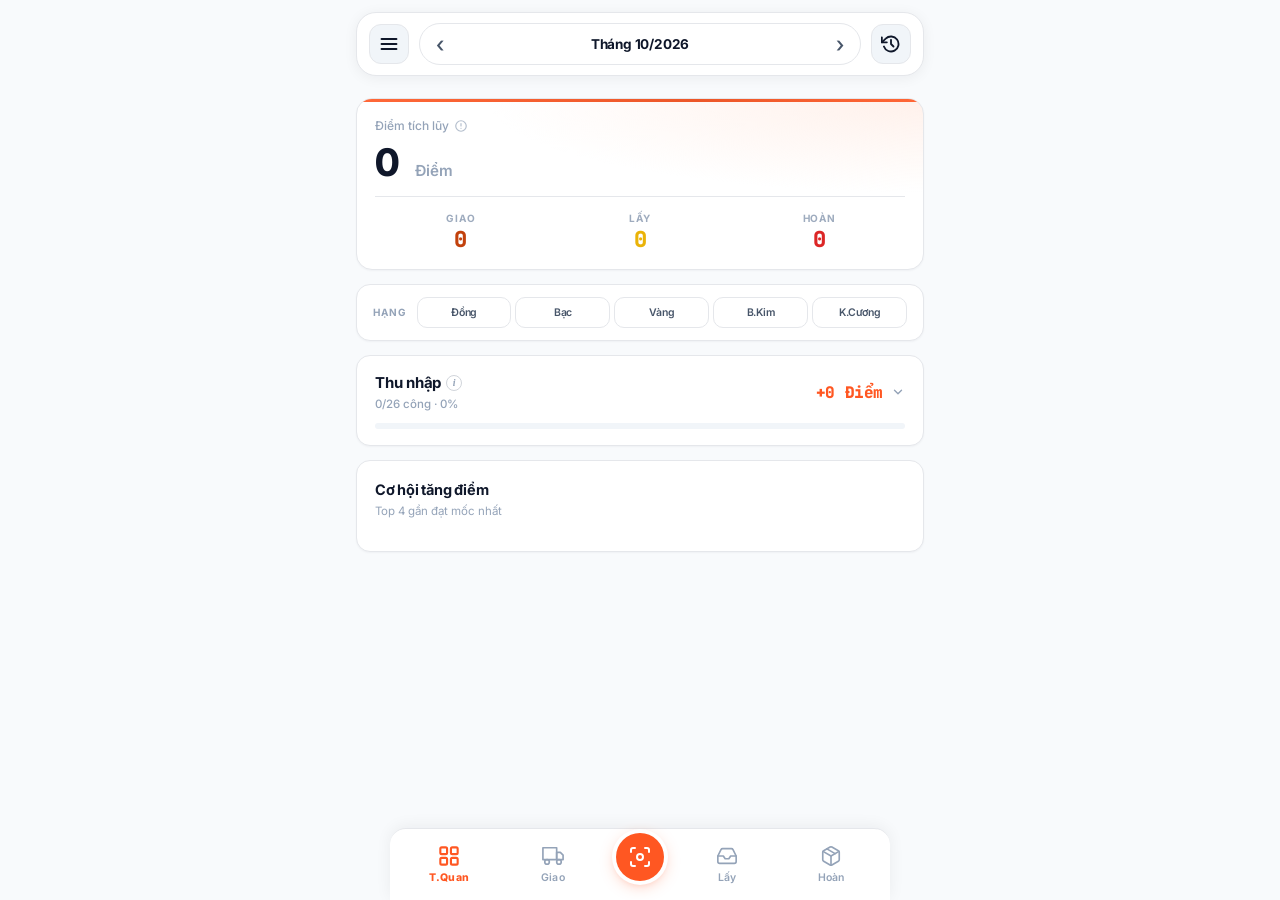
==== commit 10ca76a7: "Update index.html" ====
--- a/index.html
+++ b/index.html
@@ -467,6 +467,20 @@
         </div>
       </button>
 
+      <button class="menu-item" onclick="toggleAutoSaveOCRFromMenu()">
+        <span class="menu-icon">
+          <svg viewBox="0 0 24 24" fill="none" stroke="currentColor" stroke-width="1.8" stroke-linecap="round" stroke-linejoin="round">
+            <path d="M19 21H5a2 2 0 0 1-2-2V5a2 2 0 0 1 2-2h11l5 5v11a2 2 0 0 1-2 2z"/>
+            <polyline points="17 21 17 13 7 13 7 21"/>
+            <polyline points="7 3 7 8 15 8"/>
+          </svg>
+        </span>
+        <div class="menu-text">
+          <div class="menu-title" id="menuAutoSaveTitle">Tự lưu OCR: BẬT</div>
+          <div class="menu-sub" id="menuAutoSaveSub">Tự động lưu khi OCR đọc đúng</div>
+        </div>
+      </button>
+
       <button class="menu-item" onclick="closeMenuModal();openSettingsModal()">
         <span class="menu-icon">
           <svg viewBox="0 0 24 24" fill="none" stroke="currentColor" stroke-width="1.8" stroke-linecap="round" stroke-linejoin="round">
--- a/css/style.css
+++ b/css/style.css
@@ -0,0 +1,2585 @@
+/* =============================================================
+   SPX Tracker v50.11.8 — Design tokens + Layout + Modals
+   ============================================================= */
+
+@import url('https://fonts.googleapis.com/css2?family=Inter:wght@400;500;600;700;800&family=JetBrains+Mono:wght@500;600;700;800&display=swap');
+
+/* ============ DESIGN TOKENS ============ */
+:root {
+  --bg:         #f8fafc;
+  --surface:    #ffffff;
+  --surface-2:  #f1f5f9;
+  --border:     #e5e7eb;
+  --border-2:   #d1d5db;
+
+  --text-1:     #0f172a;
+  --text-2:     #475569;
+  --text-3:     #94a3b8;
+
+  --accent:        #ff5722;
+  --accent-hover:  #ea4512;
+  --accent-soft:   #fff1eb;
+  --accent-border: #ffd5c2;
+
+  --giao:      #c2410c;
+  --giao-soft: #fff7ed;
+  --giao-bd:   #fed7aa;
+
+  --lay:       #eab308;
+  --lay-soft:  #fefce8;
+  --lay-bd:    #fef08a;
+
+  --hoan:      #dc2626;
+  --hoan-soft: #fef2f2;
+  --hoan-bd:   #fecaca;
+
+  --success:    #059669;
+  --success-bg: #ecfdf5;
+  --success-bd: #a7f3d0;
+
+  --danger:     #dc2626;
+  --danger-bg:  #fef2f2;
+  --danger-bd:  #fecaca;
+
+  --warning:    #d97706;
+  --warning-bg: #fffbeb;
+  --warning-bd: #fde68a;
+
+  --info:    #2563eb;
+  --info-bg: #eff6ff;
+  --info-bd: #bfdbfe;
+
+  --r-xs: 6px;
+  --r-sm: 8px;
+  --r-md: 12px;
+  --r-lg: 14px;
+  --r-xl: 16px;
+
+  --sh-xs: 0 1px 2px rgba(15, 23, 42, 0.04);
+  --sh-sm: 0 2px 6px rgba(15, 23, 42, 0.06);
+  --sh-md: 0 4px 16px rgba(15, 23, 42, 0.08);
+  --sh-lg: 0 12px 32px rgba(15, 23, 42, 0.12);
+
+  --nav-h: 68px;
+}
+
+[data-theme="dark"] {
+  --bg:        #0d1117;
+  --surface:   #161b22;
+  --surface-2: #21262d;
+  --border:    #30363d;
+  --border-2:  #484f58;
+
+  --text-1: #e6edf3;
+  --text-2: #adbac7;
+  --text-3: #768390;
+
+  --accent:        #ff6e40;
+  --accent-hover:  #ff5722;
+  --accent-soft:   rgba(255, 110, 64, 0.12);
+  --accent-border: rgba(255, 110, 64, 0.3);
+
+  --giao:      #fb923c;
+  --giao-soft: rgba(251, 146, 60, 0.12);
+  --giao-bd:   rgba(251, 146, 60, 0.3);
+
+  --lay:       #facc15;
+  --lay-soft:  rgba(250, 204, 21, 0.12);
+  --lay-bd:    rgba(250, 204, 21, 0.3);
+
+  --hoan:      #f87171;
+  --hoan-soft: rgba(248, 113, 113, 0.12);
+  --hoan-bd:   rgba(248, 113, 113, 0.3);
+
+  --success:    #3fb950;
+  --success-bg: rgba(63, 185, 80, 0.12);
+  --success-bd: rgba(63, 185, 80, 0.3);
+
+  --danger:     #f85149;
+  --danger-bg:  rgba(248, 81, 73, 0.12);
+  --danger-bd:  rgba(248, 81, 73, 0.3);
+
+  --warning:    #d29922;
+  --warning-bg: rgba(210, 153, 34, 0.12);
+  --warning-bd: rgba(210, 153, 34, 0.3);
+
+  --info:    #58a6ff;
+  --info-bg: rgba(88, 166, 255, 0.12);
+  --info-bd: rgba(88, 166, 255, 0.3);
+
+  --sh-xs: 0 1px 2px rgba(0, 0, 0, 0.4);
+  --sh-sm: 0 2px 6px rgba(0, 0, 0, 0.5);
+  --sh-md: 0 4px 16px rgba(0, 0, 0, 0.5);
+  --sh-lg: 0 12px 32px rgba(0, 0, 0, 0.6);
+}
+
+/* ============ BASE ============ */
+* { box-sizing: border-box; margin: 0; padding: 0; -webkit-tap-highlight-color: transparent; }
+html {
+  font-family: 'Inter', -apple-system, BlinkMacSystemFont, "Segoe UI", Roboto, sans-serif;
+}
+body {
+  background: var(--bg);
+  color: var(--text-1);
+  font-family: 'Inter', -apple-system, BlinkMacSystemFont, "Segoe UI", Roboto, sans-serif;
+  font-size: 14px;
+  line-height: 1.45;
+  min-height: 100vh;
+  padding-bottom: calc(var(--nav-h) + 24px + env(safe-area-inset-bottom, 16px));
+  -webkit-font-smoothing: antialiased;
+  -moz-osx-font-smoothing: grayscale;
+  transition: background 0.2s, color 0.2s;
+}
+
+.num, .order-num, .points-badge, .hero-value,
+.overview-value, .batch-total, .phone-display, .income-summary-value,
+.hero-metric-value, .legend-pct, .hero-tile-value,
+[data-tab-num] {
+  font-feature-settings: "tnum";
+  font-variant-numeric: tabular-nums;
+}
+
+/* ============ FLOATING HEADER ============ */
+.header-wrapper {
+  position: sticky;
+  top: 0;
+  z-index: 40;
+  background: var(--bg);
+  padding: 12px 16px 8px;
+  padding-top: calc(12px + env(safe-area-inset-top, 0px));
+  max-width: 600px;
+  margin: 0 auto;
+}
+.header-card {
+  background: var(--surface);
+  border: 1px solid var(--border);
+  border-radius: 20px;
+  padding: 10px 12px;
+  box-shadow: 0 2px 14px rgba(15, 23, 42, 0.06);
+}
+[data-theme="dark"] .header-card {
+  box-shadow: 0 2px 14px rgba(0, 0, 0, 0.35);
+}
+.header-row {
+  display: flex;
+  align-items: center;
+  gap: 10px;
+}
+
+.header-icon-btn {
+  width: 40px;
+  height: 40px;
+  padding: 0;
+  display: inline-flex;
+  align-items: center;
+  justify-content: center;
+  background: var(--surface-2);
+  border: 1px solid var(--border);
+  border-radius: 12px;
+  cursor: pointer;
+  transition: all 0.15s;
+  color: var(--text-1);
+  flex-shrink: 0;
+  -webkit-tap-highlight-color: transparent;
+}
+.header-icon-btn svg { width: 20px; height: 20px; }
+.header-icon-btn:active { transform: scale(0.94); background: var(--border); }
+@media (hover: hover) {
+  .header-icon-btn:hover { border-color: var(--accent); color: var(--accent); }
+}
+
+.period-cluster {
+  flex: 1;
+  min-width: 0;
+  display: flex;
+  align-items: center;
+  background: var(--surface);
+  border: 1px solid var(--border);
+  border-radius: 999px;
+  padding: 2px;
+  gap: 0;
+  overflow: hidden;
+  transition: border-color 0.15s;
+}
+@media (hover: hover) {
+  .period-cluster:hover { border-color: var(--accent-border); }
+}
+.period-arrow-btn {
+  width: 36px;
+  height: 36px;
+  flex-shrink: 0;
+  border: none;
+  background: transparent;
+  color: var(--text-2);
+  font-size: 22px;
+  font-weight: 500;
+  line-height: 1;
+  display: inline-flex;
+  align-items: center;
+  justify-content: center;
+  cursor: pointer;
+  border-radius: 999px;
+  transition: all 0.15s;
+  padding: 0;
+  font-family: inherit;
+  -webkit-tap-highlight-color: transparent;
+}
+.period-arrow-btn:active:not(:disabled) { transform: scale(0.9); background: var(--surface-2); }
+.period-arrow-btn:disabled,
+.period-arrow-btn.disabled { opacity: 0.28; cursor: not-allowed; pointer-events: none; }
+@media (hover: hover) {
+  .period-arrow-btn:hover:not(:disabled) { background: var(--accent-soft); color: var(--accent); }
+}
+.period-label {
+  flex: 1;
+  min-width: 0;
+  padding: 8px 4px;
+  border: none;
+  background: transparent;
+  color: var(--text-1);
+  font-size: 13.5px;
+  font-weight: 700;
+  font-family: inherit;
+  letter-spacing: -0.015em;
+  cursor: pointer;
+  transition: color 0.15s, background 0.15s, transform 0.15s;
+  text-align: center;
+  white-space: nowrap;
+  overflow: hidden;
+  text-overflow: ellipsis;
+  -webkit-tap-highlight-color: transparent;
+  border-radius: 999px;
+}
+.period-label:active { background: var(--surface-2); }
+.period-label.long-pressing { background: var(--accent-soft); color: var(--accent); transform: scale(0.96); }
+@media (hover: hover) {
+  .period-label:hover { color: var(--accent); background: var(--accent-soft); }
+}
+
+/* ============ REMINDER BANNER (v50.9.0) ============ */
+.reminder-banner {
+  margin: 0 16px 12px;
+  max-width: 600px;
+  margin-left: auto;
+  margin-right: auto;
+  border-radius: 14px;
+  padding: 12px 14px;
+  border: 1px solid;
+  animation: reminderSlideDown 0.3s cubic-bezier(0.4, 0, 0.2, 1);
+  box-shadow: var(--sh-xs);
+}
+@keyframes reminderSlideDown {
+  from { transform: translateY(-16px); opacity: 0; }
+  to   { transform: translateY(0); opacity: 1; }
+}
+
+.reminder-banner.reminder-state-1 { background: #fffbeb; border-color: #fde68a; }
+[data-theme="dark"] .reminder-banner.reminder-state-1 {
+  background: rgba(210, 153, 34, 0.12);
+  border-color: rgba(210, 153, 34, 0.4);
+}
+.reminder-banner.reminder-state-2 { background: #fff7ed; border-color: #fed7aa; }
+[data-theme="dark"] .reminder-banner.reminder-state-2 {
+  background: rgba(234, 88, 12, 0.12);
+  border-color: rgba(234, 88, 12, 0.4);
+}
+.reminder-banner.reminder-state-3 { background: #fef2f2; border-color: #fecaca; }
+[data-theme="dark"] .reminder-banner.reminder-state-3 {
+  background: rgba(248, 81, 73, 0.12);
+  border-color: rgba(248, 81, 73, 0.4);
+}
+
+.reminder-banner-head { display: flex; align-items: center; gap: 8px; margin-bottom: 4px; }
+.reminder-banner-icon { font-size: 16px; flex-shrink: 0; line-height: 1; }
+.reminder-banner-title { flex: 1; font-size: 13.5px; font-weight: 700; letter-spacing: -0.01em; }
+.reminder-state-1 .reminder-banner-title { color: #d97706; }
+.reminder-state-2 .reminder-banner-title { color: #c2410c; }
+.reminder-state-3 .reminder-banner-title { color: #dc2626; }
+[data-theme="dark"] .reminder-state-1 .reminder-banner-title { color: #d29922; }
+[data-theme="dark"] .reminder-state-2 .reminder-banner-title { color: #fb923c; }
+[data-theme="dark"] .reminder-state-3 .reminder-banner-title { color: #f85149; }
+
+.reminder-banner-close {
+  border: none;
+  background: transparent;
+  color: inherit;
+  opacity: 0.55;
+  cursor: pointer;
+  padding: 4px 6px;
+  border-radius: 6px;
+  font-size: 14px;
+  font-family: inherit;
+  line-height: 1;
+  transition: all 0.15s;
+  flex-shrink: 0;
+}
+.reminder-banner-close:active { transform: scale(0.9); }
+.reminder-banner-close:hover { opacity: 1; background: rgba(0, 0, 0, 0.06); }
+
+.reminder-banner-sub {
+  font-size: 11.5px;
+  font-weight: 500;
+  color: var(--text-2);
+  line-height: 1.5;
+  margin-bottom: 10px;
+  word-break: break-word;
+}
+.reminder-banner-sub:empty { display: none; }
+
+.reminder-banner-actions { display: flex; gap: 8px; justify-content: flex-end; }
+.reminder-btn-secondary,
+.reminder-btn-primary {
+  padding: 8px 14px;
+  border-radius: 9px;
+  font-size: 12.5px;
+  font-weight: 700;
+  font-family: inherit;
+  cursor: pointer;
+  white-space: nowrap;
+  transition: all 0.15s;
+  letter-spacing: -0.005em;
+  border: 1px solid;
+}
+.reminder-btn-secondary {
+  background: transparent;
+  border-color: var(--border);
+  color: var(--text-2);
+}
+.reminder-btn-secondary:hover { border-color: var(--text-3); color: var(--text-1); }
+.reminder-btn-primary {
+  background: var(--accent);
+  border-color: var(--accent);
+  color: #fff;
+  box-shadow: 0 2px 6px rgba(255, 87, 34, 0.25);
+}
+.reminder-btn-primary:hover { background: var(--accent-hover); border-color: var(--accent-hover); }
+.reminder-btn-secondary:active,
+.reminder-btn-primary:active { transform: scale(0.96); }
+
+/* ============ BUTTONS ============ */
+.btn {
+  display: inline-flex;
+  align-items: center;
+  justify-content: center;
+  gap: 6px;
+  padding: 10px 16px;
+  font-size: 13px;
+  font-weight: 700;
+  font-family: inherit;
+  border-radius: 10px;
+  border: 1px solid var(--border);
+  cursor: pointer;
+  background: var(--surface);
+  color: var(--text-1);
+  transition: all 0.15s;
+  white-space: nowrap;
+  letter-spacing: -0.005em;
+}
+.btn:hover { background: var(--surface-2); }
+.btn:active { transform: scale(0.97); }
+.btn-primary {
+  background: var(--accent);
+  border-color: var(--accent);
+  color: #fff;
+  box-shadow: 0 2px 8px rgba(255, 87, 34, 0.25);
+}
+.btn-primary:hover { background: var(--accent-hover); border-color: var(--accent-hover); }
+.btn-primary:active { box-shadow: 0 1px 3px rgba(255, 87, 34, 0.25); }
+.btn-ocr { background: var(--info); border-color: var(--info); color: #fff; }
+.btn-ocr:hover { filter: brightness(0.95); }
+
+/* ============ LAYOUT ============ */
+.layout-shell { max-width: 600px; margin: 0 auto; padding: 0 16px; }
+.content-area { min-width: 0; width: 100%; }
+.tab-panel { display: none; }
+.tab-panel.active { display: block; }
+.app-container {
+  display: flex;
+  flex-direction: column;
+  gap: 14px;
+  padding-top: 14px;
+  padding-bottom: 24px;
+}
+
+/* ============ BOTTOM NAV ============ */
+.bottom-nav {
+  position: fixed;
+  bottom: 0; left: 0; right: 0;
+  background: var(--surface);
+  border-top: 1px solid var(--border);
+  padding: 8px 8px calc(8px + env(safe-area-inset-bottom, 0px));
+  display: grid;
+  grid-template-columns: 1fr 1fr 68px 1fr 1fr;
+  align-items: center;
+  gap: 2px;
+  z-index: 50;
+  max-width: 500px;
+  margin: 0 auto;
+  box-shadow: 0 -2px 16px rgba(15, 23, 42, 0.06);
+}
+[data-theme="dark"] .bottom-nav { box-shadow: 0 -2px 16px rgba(0, 0, 0, 0.45); }
+.nav-btn {
+  width: 100%;
+  padding: 8px 2px;
+  background: transparent;
+  border: none;
+  cursor: pointer;
+  display: flex;
+  flex-direction: column;
+  align-items: center;
+  justify-content: center;
+  border-radius: var(--r-sm);
+  gap: 4px;
+  transition: all 0.15s;
+  color: var(--text-3);
+  font-family: inherit;
+  min-height: 54px;
+}
+.nav-icon {
+  width: 22px;
+  height: 22px;
+  stroke-linecap: round;
+  stroke-linejoin: round;
+  transition: transform 0.2s;
+}
+.nav-label { font-size: 10.5px; font-weight: 600; letter-spacing: 0.15px; }
+.nav-btn.active { color: var(--accent); }
+.nav-btn.active .nav-label { font-weight: 800; }
+.nav-btn.active .nav-icon { stroke-width: 2.2; transform: scale(1.05); }
+.nav-btn:active { transform: scale(0.94); }
+
+.nav-btn-fab {
+  display: flex;
+  flex-direction: column;
+  align-items: center;
+  justify-content: center;
+  gap: 0;
+  background: transparent;
+  border: none;
+  cursor: pointer;
+  padding: 0;
+  transform: translateY(-8px);
+  font-family: inherit;
+}
+.fab-icon {
+  width: 48px;
+  height: 48px;
+  border-radius: 50%;
+  background: var(--accent);
+  color: #fff;
+  display: inline-flex;
+  align-items: center;
+  justify-content: center;
+  box-shadow:
+    0 0 0 4px var(--surface),
+    0 4px 16px rgba(255, 87, 34, 0.35),
+    0 2px 6px rgba(255, 87, 34, 0.20);
+  transition: transform 0.15s, box-shadow 0.2s;
+  animation: fabPulse 1.6s ease-in-out 2.2s 2;
+}
+.fab-icon svg { width: 24px; height: 24px; }
+.nav-btn-fab:active .fab-icon {
+  transform: scale(0.92);
+  box-shadow:
+    0 0 0 4px var(--surface),
+    0 2px 6px rgba(255, 87, 34, 0.35);
+  animation: none;
+}
+@keyframes fabPulse {
+  0%, 100% {
+    transform: scale(1);
+    box-shadow:
+      0 0 0 4px var(--surface),
+      0 4px 16px rgba(255, 87, 34, 0.35),
+      0 2px 6px rgba(255, 87, 34, 0.20);
+  }
+  50% {
+    transform: scale(1.12);
+    box-shadow:
+      0 0 0 4px var(--surface),
+      0 0 0 10px rgba(255, 87, 34, 0.15),
+      0 8px 24px rgba(255, 87, 34, 0.5);
+  }
+}
+
+/* ============ CARDS ============ */
+.card {
+  background: var(--surface);
+  border: 1px solid var(--border);
+  border-radius: 14px;
+  padding: 18px;
+  box-shadow: var(--sh-xs);
+}
+.card-flush { padding: 0; overflow: hidden; border-radius: 14px; }
+.card-head {
+  display: flex;
+  justify-content: space-between;
+  align-items: flex-start;
+  margin-bottom: 14px;
+}
+.card-head-pad { padding: 18px 18px 14px; }
+.card-head-inline {
+  display: flex;
+  justify-content: space-between;
+  align-items: center;
+  margin-bottom: 14px;
+}
+.card-title { font-size: 14.5px; font-weight: 700; color: var(--text-1); letter-spacing: -0.015em; }
+.card-sub { font-size: 11.5px; color: var(--text-3); margin-top: 3px; }
+.card-label {
+  font-size: 10px;
+  font-weight: 700;
+  color: var(--text-3);
+  text-transform: uppercase;
+  letter-spacing: 0.9px;
+  display: inline-flex;
+  align-items: center;
+  gap: 5px;
+  opacity: 0.9;
+}
+.card-value { font-size: 13.5px; font-weight: 800; color: var(--accent); letter-spacing: -0.01em; }
+
+/* ============ INFO ICON ============ */
+.info-icon {
+  display: inline-flex;
+  align-items: center;
+  justify-content: center;
+  width: 16px;
+  height: 16px;
+  border-radius: 50%;
+  border: 1px solid var(--border-2);
+  background: transparent;
+  color: var(--text-3);
+  font-size: 10px;
+  font-weight: 800;
+  font-style: italic;
+  font-family: Georgia, 'Times New Roman', serif;
+  cursor: pointer;
+  padding: 0;
+  line-height: 1;
+  transition: all 0.15s;
+  text-transform: lowercase;
+  vertical-align: middle;
+  flex-shrink: 0;
+}
+.info-icon:hover { border-color: var(--accent); color: var(--accent); background: var(--accent-soft); }
+.info-icon:active { transform: scale(0.9); }
+
+/* ============ HERO ============ */
+.hero {
+  position: relative;
+  padding: 18px;
+  border: 1px solid var(--border);
+  border-radius: 16px;
+  background:
+    radial-gradient(140% 100% at 100% 0%, var(--accent-soft) 0%, transparent 55%),
+    var(--surface);
+  box-shadow: var(--sh-xs);
+  overflow: hidden;
+}
+.hero::before {
+  content: '';
+  position: absolute;
+  top: 0; left: 0; right: 0;
+  height: 3px;
+  background: linear-gradient(90deg, var(--accent) 0%, var(--accent-hover) 60%, var(--accent) 100%);
+  opacity: 0.9;
+}
+.hero.no-data::before { display: none; }
+.hero-sm { padding: 16px 18px; }
+.hero-sm::before { height: 2px; }
+
+.hero-top {
+  display: flex;
+  justify-content: space-between;
+  align-items: center;
+  margin-bottom: 10px;
+  gap: 10px;
+}
+.hero-eyebrow {
+  font-size: 12px;
+  font-weight: 500;
+  letter-spacing: 0;
+  color: var(--text-3);
+  text-transform: none;
+  display: inline-flex;
+  align-items: center;
+}
+.hero-context {
+  font-size: 11px;
+  font-weight: 600;
+  color: var(--text-3);
+  white-space: nowrap;
+  min-height: 1px;
+}
+.hero-pill {
+  background: var(--surface-2);
+  border: none;
+  padding: 5px 11px;
+  border-radius: 999px;
+  font-size: 11px;
+  font-weight: 700;
+  color: var(--text-2);
+  white-space: nowrap;
+  letter-spacing: 0.1px;
+}
+
+.hero-data { display: block; }
+.hero-row-main {
+  display: flex;
+  align-items: center;
+  justify-content: space-between;
+  gap: 12px;
+}
+.hero-value {
+  font-size: clamp(28px, 8vw, 38px);
+  font-weight: 800;
+  letter-spacing: -0.045em;
+  color: var(--text-1);
+  line-height: 0.98;
+}
+.hero-sm .hero-value { font-size: clamp(22px, 6.5vw, 32px); }
+.hero-value-unit {
+  font-size: 0.4em;
+  font-weight: 600;
+  color: var(--text-3);
+  letter-spacing: 0;
+  margin-left: 8px;
+  vertical-align: baseline;
+}
+
+.hero-toggle-btn {
+  display: inline-flex;
+  align-items: center;
+  gap: 5px;
+  padding: 6px 11px;
+  border-radius: 999px;
+  background: transparent;
+  border: 1px solid var(--border);
+  color: var(--text-3);
+  font-size: 11px;
+  font-weight: 600;
+  font-family: inherit;
+  cursor: pointer;
+  transition: all 0.15s;
+  -webkit-tap-highlight-color: transparent;
+  white-space: nowrap;
+  flex-shrink: 0;
+  letter-spacing: -0.005em;
+}
+.hero-toggle-btn svg { width: 13px; height: 13px; flex-shrink: 0; }
+.hero-toggle-btn:active { transform: scale(0.96); background: var(--surface-2); }
+@media (hover: hover) {
+  .hero-toggle-btn:hover { border-color: var(--accent); color: var(--accent); }
+}
+
+.hero-metrics-wrap {
+  max-height: 0;
+  overflow: hidden;
+  opacity: 0;
+  margin-top: 0;
+  transition: max-height 0.28s cubic-bezier(0.4, 0, 0.2, 1),
+              opacity 0.22s ease,
+              margin-top 0.28s ease;
+}
+.hero-metrics-wrap.expanded { max-height: 200px; opacity: 1; margin-top: 12px; }
+.hero-metrics {
+  margin-top: 0;
+  padding-top: 12px;
+  border-top: 1px solid var(--border);
+  display: grid;
+  grid-template-columns: repeat(3, 1fr);
+  gap: 8px;
+}
+.hero-metric { text-align: center; min-width: 0; }
+.hero-metric-value {
+  font-size: 16px;
+  font-weight: 800;
+  color: var(--text-1);
+  letter-spacing: -0.025em;
+  font-family: 'JetBrains Mono', monospace;
+  white-space: nowrap;
+  overflow: hidden;
+  text-overflow: ellipsis;
+}
+.hero-metric-label {
+  font-size: 10px;
+  font-weight: 600;
+  color: var(--text-3);
+  margin-top: 3px;
+  text-transform: uppercase;
+  letter-spacing: 0.6px;
+}
+
+.hero-tiles {
+  margin-top: 14px;
+  padding-top: 14px;
+  border-top: 1px solid var(--border);
+  display: grid;
+  grid-template-columns: repeat(3, 1fr);
+  gap: 8px;
+}
+.hero-tile { display: flex; flex-direction: column; align-items: center; gap: 4px; min-width: 0; }
+.hero-tile-label {
+  font-size: 10px;
+  font-weight: 700;
+  text-transform: uppercase;
+  letter-spacing: 0.9px;
+  color: var(--text-3);
+  opacity: 0.9;
+}
+.hero-tile-value {
+  font-size: 22px;
+  font-weight: 800;
+  letter-spacing: -0.03em;
+  line-height: 1;
+  color: var(--text-1);
+  font-family: 'JetBrains Mono', monospace;
+  transition: opacity 0.2s, color 0.2s;
+}
+.hero-tile-value.is-zero { color: var(--text-3); opacity: 0.5; }
+.hero-tile-giao .hero-tile-value { color: var(--giao); }
+.hero-tile-lay  .hero-tile-value { color: var(--lay); }
+.hero-tile-hoan .hero-tile-value { color: var(--hoan); }
+.hero-tile-giao .hero-tile-value.is-zero,
+.hero-tile-lay  .hero-tile-value.is-zero,
+.hero-tile-hoan .hero-tile-value.is-zero { color: var(--text-3); }
+
+.hero-empty { display: none; }
+.hero-empty-title { font-size: 18px; font-weight: 700; color: var(--text-1); letter-spacing: -0.02em; line-height: 1.2; }
+.hero-empty-sub { font-size: 12.5px; color: var(--text-3); margin-top: 6px; line-height: 1.5; }
+.hero-empty-cta { display: flex; gap: 8px; margin-top: 16px; }
+
+.btn-cta-ocr,
+.btn-cta-manual {
+  flex: 1;
+  display: inline-flex;
+  align-items: center;
+  justify-content: center;
+  gap: 6px;
+  padding: 11px 12px;
+  border-radius: 10px;
+  font-size: 12.5px;
+  font-weight: 700;
+  font-family: inherit;
+  cursor: pointer;
+  transition: all 0.15s;
+  letter-spacing: -0.005em;
+  white-space: nowrap;
+  border: 1px solid;
+}
+.btn-cta-ocr {
+  background: var(--accent);
+  border-color: var(--accent);
+  color: #fff;
+  box-shadow: 0 2px 8px rgba(255, 87, 34, 0.25);
+}
+.btn-cta-ocr:hover { background: var(--accent-hover); border-color: var(--accent-hover); }
+.btn-cta-manual {
+  background: var(--surface);
+  border-color: var(--border);
+  color: var(--text-1);
+}
+.btn-cta-manual:hover { border-color: var(--accent); color: var(--accent); }
+.btn-cta-ocr:active,
+.btn-cta-manual:active { transform: scale(0.97); }
+.btn-cta-ocr svg,
+.btn-cta-manual svg { width: 15px; height: 15px; flex-shrink: 0; }
+
+.hero-giao { border-color: var(--giao-bd); }
+.hero-lay  { border-color: var(--lay-bd); }
+.hero-hoan { border-color: var(--hoan-bd); }
+.hero-giao .hero-eyebrow { color: var(--giao); }
+.hero-lay  .hero-eyebrow { color: var(--lay); }
+.hero-hoan .hero-eyebrow { color: var(--hoan); }
+
+/* ============ RANK PILLS ============ */
+.card-rank { padding: 12px 16px !important; }
+.rank-inline-row { display: flex; align-items: center; gap: 10px; }
+.rank-inline-label {
+  font-size: 10px;
+  font-weight: 700;
+  text-transform: uppercase;
+  letter-spacing: 0.9px;
+  color: var(--text-3);
+  flex-shrink: 0;
+}
+.rank-pill-group { display: grid; grid-template-columns: repeat(5, 1fr); gap: 6px; }
+.rank-pill-group-inline {
+  display: grid !important;
+  grid-template-columns: repeat(5, 1fr) !important;
+  gap: 4px !important;
+  flex: 1;
+  min-width: 0;
+}
+.rank-pill {
+  padding: 11px 4px;
+  border-radius: 10px;
+  border: 1px solid var(--border);
+  background: var(--surface);
+  font-size: 11px;
+  font-weight: 600;
+  text-align: center;
+  cursor: pointer;
+  color: var(--text-2);
+  transition: all 0.18s;
+  white-space: nowrap;
+  overflow: hidden;
+  text-overflow: ellipsis;
+  -webkit-touch-callout: none;
+  -webkit-user-select: none;
+  user-select: none;
+  touch-action: manipulation;
+  font-family: inherit;
+  letter-spacing: -0.01em;
+}
+.rank-pill-group-inline .rank-pill {
+  padding: 8px 3px !important;
+  font-size: 10.5px !important;
+  letter-spacing: -0.02em !important;
+}
+.rank-pill.active {
+  background: var(--accent);
+  border-color: var(--accent);
+  color: #fff;
+  font-weight: 700;
+  box-shadow: 0 2px 6px rgba(255, 87, 34, 0.28);
+}
+.rank-pill.long-pressing { transform: scale(0.94); filter: brightness(0.95); }
+.rank-pill:not(.active):active { background: var(--surface-2); }
+
+/* ============ REGION PILLS ============ */
+.income-row-region {
+  flex-direction: column !important;
+  align-items: stretch !important;
+  gap: 8px;
+  padding: 12px 0;
+}
+.income-row-region .income-row-label {
+  font-size: 11.5px;
+  font-weight: 600;
+  color: var(--text-3);
+  text-transform: uppercase;
+  letter-spacing: 0.5px;
+}
+.region-pill-group { display: grid; grid-template-columns: repeat(2, 1fr); gap: 6px; }
+.region-pill {
+  padding: 12px 10px;
+  border-radius: 10px;
+  border: 1px solid var(--border);
+  background: var(--surface);
+  color: var(--text-2);
+  font-size: 12px;
+  font-weight: 600;
+  font-family: inherit;
+  cursor: pointer;
+  text-align: center;
+  display: flex;
+  flex-direction: column;
+  gap: 3px;
+  transition: all 0.15s;
+  -webkit-tap-highlight-color: transparent;
+}
+.region-pill span:last-child {
+  font-size: 10px;
+  opacity: 0.7;
+  font-family: 'JetBrains Mono', monospace;
+  font-weight: 700;
+}
+.region-pill.active {
+  background: var(--accent);
+  border-color: var(--accent);
+  color: #fff;
+  font-weight: 700;
+  box-shadow: 0 2px 6px rgba(255, 87, 34, 0.28);
+}
+.region-pill.active span:last-child { opacity: 0.85; }
+.region-pill:active { transform: scale(0.97); }
+
+/* ============ RATIO BAR ============ */
+.card-ratio { padding: 14px 16px !important; }
+.card-head-ratio { margin-bottom: 10px !important; }
+.card-ratio .ratio-bar { height: 10px !important; margin-bottom: 10px !important; }
+.ratio-bar {
+  height: 10px;
+  background: var(--surface-2);
+  border-radius: 999px;
+  display: flex;
+  overflow: hidden;
+  gap: 2px;
+}
+.ratio-seg { transition: width 0.4s cubic-bezier(0.4, 0, 0.2, 1); min-width: 6px; }
+.ratio-seg-del  { background: var(--giao); }
+.ratio-seg-pick { background: var(--lay); }
+.ratio-seg-ret  { background: var(--hoan); }
+
+.ratio-legend { display: grid; grid-template-columns: repeat(3, 1fr); gap: 8px; }
+.ratio-legend-inline {
+  display: flex !important;
+  align-items: center;
+  justify-content: center;
+  gap: 10px;
+  font-size: 12px;
+  color: var(--text-2);
+  flex-wrap: wrap;
+}
+.legend-inline-item { display: inline-flex; align-items: center; gap: 5px; font-weight: 600; }
+.legend-inline-item b {
+  font-family: 'JetBrains Mono', monospace;
+  font-weight: 800;
+  color: var(--text-1);
+  letter-spacing: -0.02em;
+}
+.legend-inline-sep { color: var(--text-3); font-weight: 500; }
+.legend-col { display: flex; flex-direction: column; gap: 3px; min-width: 0; }
+.legend-item { display: inline-flex; align-items: center; gap: 6px; font-size: 11.5px; font-weight: 600; color: var(--text-2); }
+.legend-pct {
+  font-size: 13.5px;
+  font-weight: 800;
+  color: var(--text-1);
+  font-family: 'JetBrains Mono', monospace;
+  letter-spacing: -0.03em;
+  line-height: 1.1;
+}
+.legend-orders { font-size: 10.5px; color: var(--text-3); font-weight: 500; }
+.legend-orders b {
+  font-family: 'JetBrains Mono', monospace;
+  font-weight: 800;
+  color: var(--text-2);
+}
+.dot { width: 9px; height: 9px; border-radius: 50%; display: inline-block; flex-shrink: 0; }
+.dot-giao { background: var(--giao); }
+.dot-lay  { background: var(--lay); }
+.dot-hoan { background: var(--hoan); }
+
+.ratio-empty {
+  text-align: center;
+  padding: 20px 12px;
+  font-size: 12px;
+  color: var(--text-3);
+  font-weight: 500;
+  line-height: 1.5;
+}
+
+/* ============ INCOME ============ */
+details.income-section { padding: 0; overflow: hidden; }
+details.income-section > summary {
+  list-style: none;
+  cursor: pointer;
+  padding: 16px 18px;
+  display: flex;
+  justify-content: space-between;
+  align-items: center;
+  gap: 12px;
+  user-select: none;
+  -webkit-tap-highlight-color: transparent;
+}
+details.income-section > summary::-webkit-details-marker { display: none; }
+details.income-section > summary::marker { display: none; content: ''; }
+
+.income-summary-left { display: flex; flex-direction: column; gap: 2px; flex: 1; min-width: 0; }
+.income-summary-title {
+  font-size: 15px;
+  font-weight: 700;
+  color: var(--text-1);
+  letter-spacing: -0.015em;
+  display: inline-flex;
+  align-items: center;
+  gap: 5px;
+}
+.income-summary-days { font-size: 11.5px; color: var(--text-3); font-weight: 500; }
+.income-days-wrap { display: flex; flex-direction: column; gap: 6px; margin-top: 3px; }
+.income-progress {
+  width: 100%;
+  height: 6px;
+  background: var(--surface-2);
+  border-radius: 999px;
+  overflow: hidden;
+  max-width: none;
+  margin-top: 0;
+}
+.income-progress-fill {
+  height: 100%;
+  width: 0%;
+  background: linear-gradient(90deg, var(--accent) 0%, var(--accent-hover) 100%);
+  border-radius: 999px;
+  transition: width 0.4s cubic-bezier(0.4, 0, 0.2, 1);
+}
+.income-summary-right { display: flex; align-items: center; gap: 8px; flex-shrink: 0; }
+.income-summary-value {
+  font-size: 16px;
+  font-weight: 800;
+  font-family: 'JetBrains Mono', monospace;
+  letter-spacing: -0.025em;
+  color: var(--accent);
+  white-space: nowrap;
+}
+.income-chevron { display: inline-flex; color: var(--text-3); transition: transform 0.2s; }
+details.income-section[open] .income-chevron { transform: rotate(180deg); }
+
+.income-content { padding: 16px 18px 18px; border-top: 1px solid var(--border); }
+.income-row {
+  display: flex;
+  justify-content: space-between;
+  align-items: center;
+  padding: 12px 0;
+  border-bottom: 1px solid var(--border);
+}
+.income-row:last-of-type { border-bottom: none; padding-bottom: 4px; }
+.income-row-label {
+  font-size: 13px;
+  font-weight: 600;
+  color: var(--text-2);
+  display: inline-flex;
+  align-items: center;
+  gap: 5px;
+}
+.income-row-input { display: flex; align-items: center; gap: 8px; }
+.income-row-input input {
+  width: 120px;
+  padding: 9px 12px;
+  border: 1px solid var(--border);
+  border-radius: 9px;
+  background: var(--surface-2);
+  color: var(--accent);
+  font-size: 14.5px;
+  font-weight: 800;
+  text-align: right;
+  outline: none;
+  font-family: 'JetBrains Mono', monospace;
+  transition: border-color 0.15s;
+  letter-spacing: -0.02em;
+}
+.income-row-input input:focus { border-color: var(--accent); box-shadow: 0 0 0 3px var(--accent-soft); }
+.income-unit { font-size: 10.5px; color: var(--text-3); white-space: nowrap; }
+
+/* ============ v50.11.0: TÀI XẾ CONDITION BANNER ============ */
+.taixe-condition-banner {
+  margin-top: 10px;
+  margin-bottom: 4px;
+  padding: 12px 14px;
+  border-radius: 12px;
+  border: 1px solid;
+  border-left-width: 4px;
+  transition: background 0.2s, border-color 0.2s;
+  animation: taixeBannerFade 0.25s ease-out;
+}
+@keyframes taixeBannerFade {
+  from { opacity: 0; transform: translateY(-4px); }
+  to   { opacity: 1; transform: translateY(0); }
+}
+
+.taixe-condition-banner.taixe-state-warning {
+  background: #fffbeb;
+  border-color: #fde68a;
+  border-left-color: #d97706;
+}
+[data-theme="dark"] .taixe-condition-banner.taixe-state-warning {
+  background: rgba(210, 153, 34, 0.12);
+  border-color: rgba(210, 153, 34, 0.35);
+  border-left-color: #d29922;
+}
+.taixe-condition-banner.taixe-state-success {
+  background: #ecfdf5;
+  border-color: #a7f3d0;
+  border-left-color: #059669;
+}
+[data-theme="dark"] .taixe-condition-banner.taixe-state-success {
+  background: rgba(63, 185, 80, 0.12);
+  border-color: rgba(63, 185, 80, 0.35);
+  border-left-color: #3fb950;
+}
+
+.taixe-banner-head { display: flex; align-items: center; gap: 8px; margin-bottom: 6px; }
+.taixe-banner-icon { font-size: 16px; line-height: 1; flex-shrink: 0; }
+.taixe-banner-title { font-size: 13px; font-weight: 800; letter-spacing: -0.01em; flex: 1; }
+.taixe-state-warning .taixe-banner-title { color: #b45309; }
+[data-theme="dark"] .taixe-state-warning .taixe-banner-title { color: #d29922; }
+.taixe-state-success .taixe-banner-title { color: #047857; }
+[data-theme="dark"] .taixe-state-success .taixe-banner-title { color: #3fb950; }
+
+.taixe-banner-progress-text {
+  font-size: 11.5px;
+  font-weight: 600;
+  font-family: 'JetBrains Mono', monospace;
+  color: var(--text-2);
+  margin-bottom: 6px;
+  letter-spacing: -0.01em;
+}
+.taixe-banner-progress-bar {
+  height: 8px;
+  background: rgba(15, 23, 42, 0.08);
+  border-radius: 999px;
+  overflow: hidden;
+  margin-bottom: 6px;
+}
+[data-theme="dark"] .taixe-banner-progress-bar { background: rgba(255, 255, 255, 0.08); }
+.taixe-banner-progress-fill {
+  height: 100%;
+  width: 0%;
+  border-radius: 999px;
+  transition: width 0.4s cubic-bezier(0.4, 0, 0.2, 1);
+}
+.taixe-state-warning .taixe-banner-progress-fill { background: linear-gradient(90deg, #f59e0b 0%, #d97706 100%); }
+.taixe-state-success .taixe-banner-progress-fill { background: linear-gradient(90deg, #34d399 0%, #059669 100%); }
+
+.taixe-banner-sub { font-size: 11.5px; font-weight: 600; color: var(--text-2); }
+.taixe-state-warning .taixe-banner-sub { color: #b45309; }
+[data-theme="dark"] .taixe-state-warning .taixe-banner-sub { color: #d29922; }
+.taixe-state-success .taixe-banner-sub { color: #047857; }
+[data-theme="dark"] .taixe-state-success .taixe-banner-sub { color: #3fb950; }
+
+/* ============ INCOME SUMMARY BOX ============ */
+.income-summary-box {
+  margin-top: 16px;
+  padding: 14px 16px;
+  background: var(--surface-2);
+  border-radius: 12px;
+  border: 1px solid var(--border);
+}
+.income-summary-line {
+  display: flex;
+  justify-content: space-between;
+  font-size: 12px;
+  color: var(--text-3);
+  margin-bottom: 8px;
+}
+.income-summary-line.total {
+  padding-top: 10px;
+  margin-bottom: 0;
+  border-top: 1px solid var(--border);
+  font-size: 12.5px;
+  color: var(--text-2);
+  font-weight: 600;
+  align-items: center;
+}
+.income-summary-line.total b {
+  color: var(--accent);
+  font-size: 18px;
+  font-weight: 800;
+  font-family: 'JetBrains Mono', monospace;
+  letter-spacing: -0.03em;
+}
+.income-save-btn {
+  width: 100%;
+  margin-top: 14px;
+  padding: 13px;
+  font-size: 13px;
+  border-radius: 10px;
+}
+
+/* ============ TABLE ============ */
+.table-scroll { overflow-x: auto; -webkit-overflow-scrolling: touch; }
+.table-clean table { width: 100%; border-collapse: collapse; font-size: 12px; table-layout: auto; }
+.table-clean th {
+  text-align: left;
+  padding: 12px 8px;
+  color: var(--text-3);
+  font-size: 9.5px;
+  font-weight: 700;
+  text-transform: uppercase;
+  letter-spacing: 0.7px;
+  border-bottom: 1px solid var(--border);
+  background: var(--surface-2);
+  white-space: nowrap;
+}
+.table-clean th:first-child { padding-left: 18px; }
+.table-clean th:last-child  { padding-right: 18px; text-align: right; }
+.table-clean th.th-right { text-align: right; }
+.table-clean td {
+  padding: 13px 8px;
+  border-bottom: 1px solid var(--border);
+  color: var(--text-1);
+  font-size: 12.5px;
+  vertical-align: middle;
+  white-space: nowrap;
+}
+.table-clean td:first-child { padding-left: 18px; }
+.table-clean td:last-child  { padding-right: 18px; text-align: right; }
+.table-clean tr:last-child td { border-bottom: none; }
+
+.table-clean .weight-name { font-weight: 600; color: var(--text-2); font-size: 11px; }
+.table-clean .order-num {
+  font-weight: 800;
+  font-size: 13px;
+  font-family: 'JetBrains Mono', monospace;
+  letter-spacing: -0.02em;
+}
+.table-clean .order-num.delivery-num { color: var(--giao); }
+.table-clean .order-num.pickup-num   { color: var(--lay); }
+.table-clean .order-num.return-num   { color: var(--hoan); }
+.table-clean .order-num.zero { color: var(--text-3); font-weight: 500; }
+.table-clean .range-cell { color: var(--text-3); font-size: 10.5px; font-weight: 500; }
+.table-clean .points-badge {
+  color: var(--accent);
+  font-weight: 800;
+  font-family: 'JetBrains Mono', monospace;
+  letter-spacing: -0.02em;
+}
+.table-clean .points-badge.zero { color: var(--text-3); font-weight: 400; }
+.table-clean .next-cell { font-size: 10.5px; font-weight: 700; }
+.table-clean .next-cell .need-num { color: var(--danger); font-weight: 800; }
+.table-clean .next-cell .gain-num { color: var(--success); font-weight: 700; }
+.table-clean .next-cell .zero-dash { color: var(--text-3); font-weight: 400; }
+.table-clean .next-cell .arrow { color: var(--text-3); font-weight: 500; }
+
+.table-clean .need-cell,
+.table-clean .gain-cell {
+  padding-left: 4px;
+  padding-right: 4px;
+  text-align: right;
+}
+.table-clean .need-cell .need-num {
+  color: var(--danger);
+  font-weight: 800;
+  font-family: 'JetBrains Mono', monospace;
+  font-size: 12px;
+  letter-spacing: -0.02em;
+}
+.table-clean .gain-cell .gain-num {
+  color: var(--success);
+  font-weight: 800;
+  font-family: 'JetBrains Mono', monospace;
+  font-size: 12px;
+  letter-spacing: -0.02em;
+}
+.table-clean .gain-cell .gain-unit {
+  color: var(--text-3);
+  font-weight: 500;
+  font-family: 'Inter', sans-serif;
+  font-size: 9px;
+  letter-spacing: 0;
+  margin-left: 1px;
+  opacity: 0.75;
+}
+.table-clean .next-cell .max-tag {
+  color: var(--success);
+  font-weight: 800;
+  font-size: 10px;
+  letter-spacing: 0.3px;
+}
+
+/* ============ FILTER BAR ============ */
+.filter-bar {
+  display: flex;
+  gap: 6px;
+  margin: 0 0 14px;
+  overflow-x: auto;
+  scrollbar-width: none;
+}
+.filter-bar::-webkit-scrollbar { display: none; }
+.filter-btn {
+  padding: 7px 14px;
+  font-size: 12px;
+  font-weight: 600;
+  font-family: inherit;
+  border-radius: 999px;
+  border: 1px solid var(--border);
+  background: var(--surface);
+  color: var(--text-2);
+  cursor: pointer;
+  white-space: nowrap;
+  transition: all 0.15s;
+}
+.filter-btn.active {
+  background: var(--text-1);
+  color: var(--bg);
+  border-color: var(--text-1);
+  font-weight: 700;
+  box-shadow: 0 1px 4px rgba(15, 23, 42, 0.15);
+}
+.filter-btn-date {
+  border-style: dashed;
+  border-color: var(--border-2);
+  color: var(--text-3);
+}
+.filter-btn-date:hover { border-color: var(--accent); color: var(--accent); border-style: solid; }
+.filter-btn-date.active {
+  background: var(--accent-soft);
+  border-color: var(--accent-border);
+  color: var(--accent);
+  border-style: solid;
+  font-weight: 700;
+  box-shadow: none;
+}
+.filter-btn-search {
+  border-style: dashed;
+  border-color: var(--border-2);
+  color: var(--text-3);
+}
+.filter-btn-search:hover { border-color: var(--accent); color: var(--accent); border-style: solid; }
+.filter-btn-search.active {
+  background: var(--accent-soft);
+  border-color: var(--accent-border);
+  color: var(--accent);
+  border-style: solid;
+  font-weight: 700;
+  box-shadow: none;
+}
+
+/* ============ v50.11.0: HISTORY FILTER SUMMARY (SPX-H) ============ */
+.hist-filter-summary {
+  background: var(--accent-soft);
+  border: 1px solid var(--accent-border);
+  border-radius: 12px;
+  padding: 10px 12px;
+  margin-bottom: 14px;
+  animation: histSummaryFade 0.25s ease-out;
+}
+@keyframes histSummaryFade {
+  from { opacity: 0; transform: translateY(-4px); }
+  to   { opacity: 1; transform: translateY(0); }
+}
+[data-theme="dark"] .hist-filter-summary {
+  background: rgba(255, 110, 64, 0.1);
+  border-color: rgba(255, 110, 64, 0.3);
+}
+.hist-filter-summary-head {
+  display: flex;
+  align-items: center;
+  justify-content: space-between;
+  gap: 8px;
+  margin-bottom: 8px;
+}
+.hist-filter-summary-count {
+  font-size: 12px;
+  font-weight: 800;
+  color: var(--accent);
+  letter-spacing: -0.01em;
+}
+.hist-filter-summary-clear {
+  background: transparent;
+  border: 1px solid var(--accent-border);
+  color: var(--accent);
+  font-size: 11px;
+  font-weight: 700;
+  font-family: inherit;
+  padding: 4px 10px;
+  border-radius: 999px;
+  cursor: pointer;
+  white-space: nowrap;
+  transition: all 0.15s;
+}
+.hist-filter-summary-clear:hover { background: var(--accent); color: #fff; }
+.hist-filter-summary-clear:active { transform: scale(0.95); }
+.hist-filter-summary-chips { display: flex; flex-wrap: wrap; gap: 6px; }
+.hist-filter-chip {
+  background: var(--surface);
+  border: 1px solid var(--accent-border);
+  color: var(--text-2);
+  font-size: 11px;
+  font-weight: 600;
+  padding: 4px 9px;
+  border-radius: 999px;
+  font-family: 'JetBrains Mono', monospace;
+  letter-spacing: -0.01em;
+  white-space: nowrap;
+}
+[data-theme="dark"] .hist-filter-chip { background: rgba(255, 255, 255, 0.06); }
+
+/* ============ SUGGESTION ============ */
+.suggestion-item {
+  background: var(--surface-2);
+  border: 1px solid var(--border);
+  border-radius: 12px;
+  padding: 14px 16px;
+  margin-bottom: 10px;
+  display: flex;
+  justify-content: space-between;
+  align-items: center;
+  gap: 10px;
+}
+.suggestion-item:last-child { margin-bottom: 0; }
+.sugg-left h4 {
+  font-size: 13px;
+  font-weight: 700;
+  color: var(--text-1);
+  letter-spacing: -0.01em;
+  display: flex;
+  align-items: center;
+  gap: 6px;
+}
+.sugg-left p { font-size: 12px; margin-top: 4px; color: var(--text-3); }
+.sugg-points {
+  font-size: 14px;
+  font-weight: 800;
+  color: var(--success);
+  white-space: nowrap;
+  font-family: 'JetBrains Mono', monospace;
+  letter-spacing: -0.025em;
+}
+.suggestion-item.sugg-del  { border-left: 3px solid var(--giao); }
+.suggestion-item.sugg-pick { border-left: 3px solid var(--lay); }
+.suggestion-item.sugg-ret  { border-left: 3px solid var(--hoan); }
+.sugg-type-badge {
+  font-size: 9.5px;
+  font-weight: 700;
+  padding: 2px 6px;
+  border-radius: 4px;
+  border: 1px solid;
+  display: inline-block;
+}
+.sugg-type-del  { background: var(--giao-soft); border-color: var(--giao-bd); color: var(--giao); }
+.sugg-type-pick { background: var(--lay-soft);  border-color: var(--lay-bd);  color: var(--lay); }
+.sugg-type-ret  { background: var(--hoan-soft); border-color: var(--hoan-bd); color: var(--hoan); }
+
+/* ============ HISTORY ENTRY ============ */
+.history-entry {
+  border: 1px solid var(--border);
+  background: var(--surface);
+  border-radius: 12px;
+  padding: 14px 16px;
+  margin-bottom: 10px;
+  display: flex;
+  justify-content: space-between;
+  align-items: center;
+  gap: 10px;
+}
+.history-entry:last-child { margin-bottom: 0; }
+.hist-badge-tag {
+  font-size: 9.5px;
+  font-weight: 800;
+  padding: 3px 8px;
+  border-radius: 4px;
+  margin-right: 6px;
+  border: 1px solid;
+  text-transform: uppercase;
+  letter-spacing: 0.4px;
+}
+.tag-delivery { background: var(--giao-soft); border-color: var(--giao-bd); color: var(--giao); }
+.tag-pickup   { background: var(--lay-soft);  border-color: var(--lay-bd);  color: var(--lay); }
+.tag-return   { background: var(--hoan-soft); border-color: var(--hoan-bd); color: var(--hoan); }
+.hist-meta {
+  font-size: 12.5px;
+  font-weight: 600;
+  color: var(--text-1);
+  display: flex;
+  align-items: center;
+  flex-wrap: wrap;
+  gap: 6px;
+}
+.hist-meta span {
+  font-family: 'JetBrains Mono', monospace;
+  font-weight: 800;
+  letter-spacing: -0.02em;
+}
+.hist-detail { font-size: 11.5px; color: var(--text-3); margin-top: 5px; word-break: break-word; }
+.hist-actions { display: flex; gap: 6px; flex-shrink: 0; }
+.hist-btn {
+  border: 1px solid;
+  cursor: pointer;
+  padding: 6px 12px;
+  border-radius: 8px;
+  font-size: 11.5px;
+  font-weight: 700;
+  font-family: inherit;
+  white-space: nowrap;
+  transition: all 0.15s;
+}
+.hist-edit-btn { border-color: var(--border); background: var(--surface); color: var(--text-2); }
+.hist-edit-btn:hover { border-color: var(--info); color: var(--info); }
+.hist-del-btn { border-color: var(--border); background: var(--surface); color: var(--text-2); }
+.hist-del-btn:hover { border-color: var(--danger); color: var(--danger); }
+
+/* ============ MODAL CHUNG ============ */
+.modal-shade {
+  position: fixed;
+  inset: 0;
+  background: rgba(15, 23, 42, 0.5);
+  backdrop-filter: blur(4px);
+  -webkit-backdrop-filter: blur(4px);
+  display: none;
+  align-items: flex-end;
+  justify-content: center;
+  z-index: 100;
+}
+.modal-shade.active { display: flex; }
+.modal-box {
+  background: var(--surface);
+  width: 100%;
+  max-width: 500px;
+  border-radius: 20px 20px 0 0;
+  border: 1px solid var(--border);
+  border-bottom: none;
+  box-shadow: var(--sh-lg);
+  max-height: 88vh;
+  display: flex;
+  flex-direction: column;
+  animation: slideUp 0.22s cubic-bezier(0.4, 0, 0.2, 1);
+}
+@keyframes slideUp {
+  from { transform: translateY(20px); opacity: 0; }
+  to   { transform: translateY(0); opacity: 1; }
+}
+.modal-box-head {
+  padding: 16px 20px;
+  border-bottom: 1px solid var(--border);
+  display: flex;
+  justify-content: space-between;
+  align-items: center;
+}
+.modal-box-head h3 { font-size: 15px; font-weight: 700; color: var(--text-1); letter-spacing: -0.015em; }
+.modal-close-btn {
+  border: none;
+  background: transparent;
+  color: var(--text-3);
+  cursor: pointer;
+  padding: 6px;
+  border-radius: var(--r-sm);
+  display: inline-flex;
+  align-items: center;
+  justify-content: center;
+  transition: all 0.15s;
+}
+.modal-close-btn:hover { background: var(--surface-2); color: var(--text-1); }
+.modal-back-btn {
+  background: var(--info-bg);
+  border: 1px solid var(--info-bd);
+  color: var(--info);
+  font-size: 11.5px;
+  font-weight: 600;
+  padding: 6px 12px;
+  border-radius: var(--r-sm);
+  cursor: pointer;
+  margin-right: auto;
+}
+.modal-body {
+  padding: 16px 20px;
+  overflow-y: auto;
+  -webkit-overflow-scrolling: touch;
+  flex: 1;
+}
+
+.modal-tabs {
+  display: flex;
+  background: var(--surface-2);
+  border-radius: var(--r-sm);
+  padding: 3px;
+  gap: 4px;
+  margin-bottom: 14px;
+  border: 1px solid var(--border);
+}
+.modal-tab-btn {
+  flex: 1;
+  padding: 8px;
+  font-size: 12px;
+  font-weight: 600;
+  font-family: inherit;
+  border: none;
+  background: transparent;
+  color: var(--text-3);
+  border-radius: 6px;
+  cursor: pointer;
+  transition: all 0.15s;
+}
+.modal-tab-btn.active.tab-del  { background: var(--giao-soft); color: var(--giao); }
+.modal-tab-btn.active.tab-pick { background: var(--lay-soft);  color: var(--lay); }
+.modal-tab-btn.active.tab-ret  { background: var(--hoan-soft); color: var(--hoan); }
+
+.modal-section-card {
+  border-radius: var(--r-md);
+  padding: 14px;
+  margin-bottom: 12px;
+  border: 1px solid var(--border);
+  background: var(--surface-2);
+}
+.modal-section-card.card-del  { border-left: 3px solid var(--giao); }
+.modal-section-card.card-pick { border-left: 3px solid var(--lay); }
+.modal-section-card.card-ret  { border-left: 3px solid var(--hoan); }
+
+.weights-horizontal-grid { display: grid; grid-template-columns: repeat(2, 1fr); gap: 10px; }
+.weight-input-item { position: relative; }
+.weight-input-item label { display: block; font-size: 11px; font-weight: 600; color: var(--text-2); margin-bottom: 4px; }
+.form-label { display: block; font-size: 11.5px; font-weight: 600; color: var(--text-2); margin-bottom: 4px; }
+.input-control {
+  width: 100%;
+  padding: 10px 12px;
+  border: 1px solid var(--border);
+  border-radius: var(--r-sm);
+  font-size: 15px;
+  font-family: inherit;
+  font-weight: 600;
+  outline: none;
+  background: var(--surface);
+  color: var(--text-1);
+  transition: border-color 0.15s, box-shadow 0.15s;
+}
+.input-control:focus { border-color: var(--accent); box-shadow: 0 0 0 3px var(--accent-soft); }
+.input-control.conf-high { border-left: 4px solid var(--success) !important; }
+.input-control.conf-mid  { border-left: 4px solid var(--warning) !important; background: var(--warning-bg); }
+.input-control.conf-low  { border-left: 4px solid var(--danger) !important;  background: var(--danger-bg); }
+.input-control.conf-suspect { border-left: 4px solid #ea580c !important; background: #fff7ed !important; }
+[data-theme="dark"] .input-control.conf-suspect { background: rgba(234, 88, 12, 0.12) !important; }
+
+.conf-badge {
+  position: absolute;
+  top: 0; right: 0;
+  font-size: 9px;
+  font-weight: 700;
+  padding: 2px 6px;
+  border-radius: 4px;
+  transform: translateY(-2px);
+  z-index: 2;
+}
+.conf-badge.high { background: var(--success); color: #fff; }
+.conf-badge.mid  { background: var(--warning); color: #fff; }
+.conf-badge.low  { background: var(--danger);  color: #fff; }
+
+.modal-box-foot {
+  padding: 14px 20px calc(14px + env(safe-area-inset-bottom, 0px));
+  border-top: 1px solid var(--border);
+  background: var(--surface);
+  display: flex;
+  justify-content: flex-end;
+  gap: 8px;
+}
+
+/* ============ OCR DISTRIBUTION WARNING ============ */
+.dist-warning-banner {
+  background: #fff7ed;
+  border: 1px solid #ea580c;
+  border-radius: 12px;
+  padding: 12px 14px;
+  margin-bottom: 14px;
+  color: #9a3412;
+}
+[data-theme="dark"] .dist-warning-banner {
+  background: rgba(234, 88, 12, 0.12);
+  border-color: rgba(234, 88, 12, 0.4);
+  color: #fb923c;
+}
+.dist-warning-title { font-size: 13px; font-weight: 800; margin-bottom: 6px; letter-spacing: -0.01em; }
+.dist-warning-list { margin: 0 0 8px; padding-left: 18px; font-size: 12px; line-height: 1.55; }
+.dist-warning-list li { margin-bottom: 2px; }
+.dist-warning-hint {
+  font-size: 11px;
+  font-weight: 600;
+  opacity: 0.85;
+  padding-top: 8px;
+  border-top: 1px dashed rgba(234, 88, 12, 0.35);
+}
+
+/* ============ MENU MODAL ============ */
+.menu-modal-box { max-width: 500px; }
+.menu-body { padding: 8px 8px 20px; }
+.menu-section-label {
+  font-size: 10.5px;
+  font-weight: 700;
+  text-transform: uppercase;
+  letter-spacing: 0.8px;
+  color: var(--text-3);
+  padding: 16px 12px 6px;
+}
+.menu-section-label:first-child { padding-top: 8px; }
+.menu-item {
+  display: flex;
+  align-items: center;
+  gap: 14px;
+  width: 100%;
+  padding: 12px;
+  border: none;
+  background: transparent;
+  cursor: pointer;
+  text-align: left;
+  font-family: inherit;
+  border-radius: var(--r-md);
+  transition: background 0.15s;
+  color: var(--text-1);
+}
+.menu-item:hover { background: var(--surface-2); }
+.menu-item:active { background: var(--border); }
+a.menu-item { text-decoration: none; color: var(--text-1); }
+a.menu-item:visited { color: var(--text-1); }
+.menu-icon {
+  width: 42px;
+  height: 42px;
+  display: inline-flex;
+  align-items: center;
+  justify-content: center;
+  background: var(--surface-2);
+  border-radius: 11px;
+  flex-shrink: 0;
+  color: var(--text-2);
+}
+.menu-icon svg { width: 20px; height: 20px; }
+.menu-icon-heart { color: var(--danger); }
+.menu-text { flex: 1; min-width: 0; }
+.menu-title { font-size: 13.5px; font-weight: 600; color: var(--text-1); }
+.menu-sub { font-size: 11.5px; color: var(--text-3); margin-top: 2px; }
+
+/* ============ SETTINGS MODAL ============ */
+.settings-section-title { font-size: 13px; font-weight: 700; margin-bottom: 6px; color: var(--text-1); }
+.settings-hint { font-size: 11.5px; color: var(--text-3); margin-bottom: 12px; line-height: 1.5; }
+.settings-label { display: block; font-size: 11.5px; font-weight: 600; color: var(--text-2); margin-bottom: 4px; }
+.settings-checkbox {
+  display: flex;
+  align-items: center;
+  gap: 8px;
+  font-size: 12px;
+  margin-top: 14px;
+  cursor: pointer;
+  color: var(--text-2);
+}
+.settings-row { display: flex; gap: 8px; margin-top: 14px; }
+.settings-hr { margin: 20px 0; border: none; border-top: 1px solid var(--border); }
+.settings-guide { font-size: 11.5px; color: var(--text-3); padding-left: 18px; line-height: 1.7; margin: 0; }
+.settings-guide code {
+  font-family: 'JetBrains Mono', monospace;
+  font-size: 10.5px;
+  background: var(--surface-2);
+  padding: 1px 5px;
+  border-radius: 4px;
+  color: var(--text-2);
+}
+
+/* ============ TOKEN STATUS ============ */
+.token-status-wrap {
+  display: flex;
+  align-items: center;
+  justify-content: space-between;
+  gap: 10px;
+  padding: 10px 12px;
+  margin-top: 8px;
+  background: var(--success-bg);
+  border: 1px solid var(--success-bd);
+  border-radius: 10px;
+}
+.token-saved-label { font-size: 12px; font-weight: 700; color: var(--success); }
+.token-clear-btn {
+  font-size: 11px;
+  font-weight: 700;
+  font-family: inherit;
+  padding: 6px 10px;
+  border-radius: 8px;
+  border: 1px solid var(--danger-bd);
+  background: var(--danger-bg);
+  color: var(--danger);
+  cursor: pointer;
+  white-space: nowrap;
+  transition: all 0.15s;
+}
+.token-clear-btn:active { transform: scale(0.95); }
+
+/* ============ CLOUD STATUS ============ */
+.cloud-status {
+  padding: 8px 12px;
+  border-radius: var(--r-sm);
+  font-size: 11px;
+  font-weight: 600;
+  text-align: center;
+  margin-top: 10px;
+  border: 1px solid;
+}
+.cloud-status.ok   { background: var(--success-bg); color: var(--success); border-color: var(--success-bd); }
+.cloud-status.err  { background: var(--danger-bg);  color: var(--danger);  border-color: var(--danger-bd); }
+.cloud-status.idle { background: var(--surface-2);  color: var(--text-3);  border-color: var(--border); }
+
+/* ============ UNDO BANNER ============ */
+.undo-banner {
+  position: fixed;
+  bottom: calc(var(--nav-h) + 20px + env(safe-area-inset-bottom, 0px));
+  left: 50%;
+  transform: translateX(-50%) translateY(120px);
+  background: var(--text-1);
+  color: var(--bg);
+  border-radius: var(--r-md);
+  box-shadow: var(--sh-lg);
+  padding: 12px 16px;
+  display: flex;
+  align-items: center;
+  gap: 14px;
+  z-index: 150;
+  opacity: 0;
+  transition: all 0.3s cubic-bezier(0.4, 0, 0.2, 1);
+  max-width: 90%;
+  font-size: 13px;
+  font-weight: 500;
+  pointer-events: none;
+}
+[data-theme="dark"] .undo-banner { background: var(--surface-2); color: var(--text-1); border: 1px solid var(--border); }
+.undo-banner.active { transform: translateX(-50%) translateY(0); opacity: 1; pointer-events: auto; }
+.undo-btn {
+  background: var(--accent);
+  color: #fff;
+  border: none;
+  padding: 7px 14px;
+  border-radius: var(--r-sm);
+  font-size: 12px;
+  font-weight: 700;
+  font-family: inherit;
+  cursor: pointer;
+  white-space: nowrap;
+}
+.undo-btn:active { transform: scale(0.94); }
+
+/* ============ OCR LOADING ============ */
+#ocrLoadingOverlay {
+  position: fixed;
+  inset: 0;
+  background: rgba(15, 23, 42, 0.78);
+  backdrop-filter: blur(8px);
+  display: none;
+  flex-direction: column;
+  align-items: center;
+  justify-content: center;
+  z-index: 200;
+  color: #fff;
+  text-align: center;
+  padding: 20px;
+}
+#ocrLoadingOverlay[style*="flex"] { display: flex; }
+.spinner {
+  width: 40px;
+  height: 40px;
+  border: 3px solid rgba(255, 255, 255, 0.2);
+  border-top-color: var(--accent);
+  border-radius: 50%;
+  animation: spin 0.8s linear infinite;
+  margin-bottom: 14px;
+}
+@keyframes spin { to { transform: rotate(360deg); } }
+.ocr-title { font-weight: 700; font-size: 14px; margin-bottom: 6px; }
+.ocr-desc { font-size: 12px; opacity: 0.85; }
+
+/* ============ OCR PREVIEW ============ */
+.ocr-preview-box {
+  margin-top: 14px;
+  padding: 12px;
+  border-radius: var(--r-md);
+  border: 1px solid var(--accent-border);
+  background: var(--accent-soft);
+}
+.ocr-preview-label {
+  font-size: 11px;
+  font-weight: 700;
+  color: var(--accent);
+  text-transform: uppercase;
+  letter-spacing: 0.5px;
+  margin-bottom: 8px;
+  display: flex;
+  justify-content: space-between;
+  align-items: center;
+}
+.ocr-hide-btn {
+  cursor: pointer;
+  padding: 2px 8px;
+  border-radius: 4px;
+  background: var(--surface);
+  font-size: 10px;
+  font-weight: 600;
+}
+.ocr-preview-img {
+  width: 100%;
+  border-radius: var(--r-sm);
+  border: 1px solid var(--border);
+  display: block;
+  cursor: zoom-in;
+}
+
+/* ============ OCR LIGHTBOX ============ */
+#ocrLightbox {
+  position: fixed;
+  inset: 0;
+  background: rgba(0, 0, 0, 0.95);
+  display: none;
+  align-items: center;
+  justify-content: center;
+  z-index: 300;
+  padding: 16px;
+}
+#ocrLightbox.active { display: flex; }
+#ocrLightbox img { max-width: 100%; max-height: 100%; object-fit: contain; cursor: zoom-out; }
+#ocrLightbox .close-lb {
+  position: absolute;
+  top: calc(12px + env(safe-area-inset-top, 0));
+  right: 12px;
+  width: 40px;
+  height: 40px;
+  border-radius: 50%;
+  background: rgba(255, 255, 255, 0.15);
+  color: #fff;
+  border: none;
+  font-size: 22px;
+  font-weight: 700;
+  cursor: pointer;
+}
+
+/* ============ BATCH OCR ============ */
+#batchList { display: flex; flex-direction: column; gap: 10px; }
+.batch-item {
+  display: flex;
+  gap: 12px;
+  padding: 12px;
+  border-radius: var(--r-md);
+  border: 1px solid var(--border);
+  background: var(--surface);
+  align-items: center;
+}
+.batch-item.error { border-color: var(--danger-bd); background: var(--danger-bg); }
+.batch-thumb {
+  width: 56px;
+  height: 56px;
+  border-radius: var(--r-sm);
+  object-fit: cover;
+  flex-shrink: 0;
+  border: 1px solid var(--border);
+  background: var(--surface-2);
+}
+.batch-info { flex: 1; min-width: 0; }
+.batch-title {
+  font-size: 12.5px;
+  font-weight: 600;
+  display: flex;
+  align-items: center;
+  gap: 6px;
+  margin-bottom: 3px;
+  flex-wrap: wrap;
+  color: var(--text-1);
+}
+.batch-meta { font-size: 10.5px; color: var(--text-3); white-space: nowrap; overflow: hidden; text-overflow: ellipsis; }
+.batch-total { font-size: 13px; font-weight: 700; color: var(--success); margin-top: 3px; }
+.batch-actions { display: flex; flex-direction: column; gap: 5px; flex-shrink: 0; }
+.batch-btn {
+  padding: 6px 10px;
+  border-radius: var(--r-sm);
+  font-size: 11px;
+  font-weight: 600;
+  font-family: inherit;
+  border: 1px solid;
+  cursor: pointer;
+  white-space: nowrap;
+  transition: all 0.15s;
+}
+.batch-btn:active { transform: scale(0.96); }
+.batch-btn-import  { background: var(--info-bg);    border-color: var(--info-bd);    color: var(--info); }
+.batch-btn-remove  { background: var(--danger-bg);  border-color: var(--danger-bd);  color: var(--danger); }
+.batch-btn-compare { background: var(--warning-bg); border-color: var(--warning-bd); color: var(--warning); font-weight: 700; }
+
+/* ============ COFFEE / DONATE ============ */
+.coffee-modal-box { max-width: 400px; border-radius: var(--r-lg); margin: auto 16px; }
+.donate-heart { font-size: 56px; text-align: center; margin-bottom: 12px; line-height: 1; }
+.donate-text { font-size: 13px; color: var(--text-2); text-align: center; line-height: 1.6; margin-bottom: 20px; }
+.bank-card {
+  background: var(--surface-2);
+  border: 1px solid var(--border);
+  border-radius: var(--r-md);
+  padding: 20px;
+  text-align: center;
+}
+.bank-label {
+  font-size: 11px;
+  font-weight: 700;
+  color: var(--text-3);
+  letter-spacing: 1.2px;
+  margin-bottom: 8px;
+  text-transform: uppercase;
+}
+.bank-stk {
+  font-size: 22px;
+  font-weight: 700;
+  color: var(--text-1);
+  font-family: 'JetBrains Mono', 'SF Mono', monospace;
+  letter-spacing: 1px;
+  margin-bottom: 6px;
+}
+.bank-name { font-size: 12px; color: var(--text-3); margin-bottom: 4px; }
+
+/* ============ v50.11.0: SHARE TARGET MODAL (SPX-F) ============ */
+.share-status-box {
+  display: flex;
+  align-items: center;
+  gap: 12px;
+  padding: 14px;
+  border-radius: 12px;
+  border: 1px solid var(--border);
+  background: var(--surface-2);
+  margin-bottom: 16px;
+  transition: all 0.2s;
+}
+.share-status-box.share-status-active { background: var(--success-bg); border-color: var(--success-bd); }
+.share-status-box.share-status-inactive { background: var(--warning-bg); border-color: var(--warning-bd); }
+.share-status-box.share-status-limited { background: var(--info-bg); border-color: var(--info-bd); }
+.share-status-icon { font-size: 28px; line-height: 1; flex-shrink: 0; }
+.share-status-text { flex: 1; min-width: 0; }
+.share-status-title { font-size: 13.5px; font-weight: 800; color: var(--text-1); letter-spacing: -0.01em; margin-bottom: 3px; }
+.share-status-sub { font-size: 11.5px; font-weight: 500; color: var(--text-2); line-height: 1.5; }
+.share-status-active .share-status-title { color: var(--success); }
+.share-status-active .share-status-sub   { color: var(--success); opacity: 0.85; }
+.share-status-inactive .share-status-title { color: var(--warning); }
+.share-status-inactive .share-status-sub   { color: var(--warning); opacity: 0.85; }
+.share-status-limited .share-status-title { color: var(--info); }
+.share-status-limited .share-status-sub   { color: var(--info); opacity: 0.85; }
+
+.share-intro {
+  font-size: 12.5px;
+  color: var(--text-2);
+  line-height: 1.6;
+  margin-bottom: 16px;
+  padding: 12px 14px;
+  background: var(--accent-soft);
+  border: 1px solid var(--accent-border);
+  border-radius: 10px;
+}
+.share-intro b { color: var(--accent); font-weight: 700; }
+.share-steps { display: flex; flex-direction: column; gap: 10px; margin-bottom: 16px; }
+.share-step {
+  display: flex;
+  align-items: flex-start;
+  gap: 10px;
+  padding: 10px 12px;
+  background: var(--surface-2);
+  border: 1px solid var(--border);
+  border-radius: 10px;
+}
+.share-step-num {
+  width: 24px;
+  height: 24px;
+  flex-shrink: 0;
+  display: inline-flex;
+  align-items: center;
+  justify-content: center;
+  background: var(--accent);
+  color: #fff;
+  font-family: 'JetBrains Mono', monospace;
+  font-weight: 800;
+  font-size: 12px;
+  border-radius: 50%;
+  line-height: 1;
+}
+.share-step-text { font-size: 12.5px; color: var(--text-1); line-height: 1.5; flex: 1; padding-top: 2px; }
+.share-step-text b { font-weight: 700; }
+.share-step-hint { display: block; font-size: 11px; color: var(--text-3); margin-top: 3px; font-weight: 500; }
+.share-note {
+  background: var(--surface-2);
+  border: 1px solid var(--border);
+  border-radius: 10px;
+  padding: 12px 14px;
+  font-size: 11.5px;
+  color: var(--text-2);
+  line-height: 1.6;
+}
+.share-note-title { font-size: 11.5px; font-weight: 800; color: var(--text-1); margin-bottom: 8px; letter-spacing: -0.005em; }
+.share-note-row { display: flex; align-items: flex-start; gap: 8px; padding: 4px 0; }
+.share-note-row b { font-weight: 700; color: var(--text-1); }
+.share-note-badge {
+  display: inline-block;
+  font-size: 9px;
+  font-weight: 800;
+  padding: 2px 6px;
+  border-radius: 4px;
+  letter-spacing: 0.4px;
+  text-transform: uppercase;
+  flex-shrink: 0;
+  margin-top: 1px;
+  border: 1px solid;
+}
+.share-note-badge.ok   { background: var(--success-bg); border-color: var(--success-bd); color: var(--success); }
+.share-note-badge.warn { background: var(--warning-bg); border-color: var(--warning-bd); color: var(--warning); }
+.share-note-badge.req  { background: var(--accent-soft); border-color: var(--accent-border); color: var(--accent); }
+
+/* ============ v50.11.0: HISTORY FILTER PANEL (SPX-H) ============ */
+.filter-panel-shade { align-items: flex-end !important; z-index: 110; }
+.filter-panel-box {
+  background: var(--surface);
+  width: 100%;
+  max-width: 500px;
+  border-radius: 20px 20px 0 0;
+  border: 1px solid var(--border);
+  border-bottom: none;
+  box-shadow: var(--sh-lg);
+  max-height: 90vh;
+  display: flex;
+  flex-direction: column;
+  animation: slideUp 0.24s cubic-bezier(0.4, 0, 0.2, 1);
+}
+.filter-panel-head {
+  padding: 16px 20px;
+  border-bottom: 1px solid var(--border);
+  display: flex;
+  justify-content: space-between;
+  align-items: center;
+  flex-shrink: 0;
+}
+.filter-panel-head h3 { font-size: 15px; font-weight: 700; color: var(--text-1); letter-spacing: -0.015em; }
+.filter-panel-body {
+  padding: 16px 20px;
+  overflow-y: auto;
+  -webkit-overflow-scrolling: touch;
+  flex: 1;
+  display: flex;
+  flex-direction: column;
+  gap: 20px;
+}
+.filter-section { display: flex; flex-direction: column; gap: 10px; }
+.filter-section-title {
+  font-size: 12px;
+  font-weight: 800;
+  color: var(--text-1);
+  letter-spacing: -0.005em;
+  display: flex;
+  align-items: center;
+  gap: 6px;
+}
+.filter-range-row { display: flex; align-items: center; gap: 8px; }
+.filter-date-input {
+  flex: 1;
+  font-size: 13px !important;
+  padding: 9px 10px !important;
+  font-family: 'JetBrains Mono', monospace !important;
+  font-weight: 600 !important;
+}
+.filter-num-input {
+  flex: 1;
+  font-size: 13px !important;
+  padding: 9px 10px !important;
+  font-family: 'JetBrains Mono', monospace !important;
+  font-weight: 700 !important;
+  text-align: center !important;
+}
+.filter-range-sep { font-size: 14px; font-weight: 700; color: var(--text-3); flex-shrink: 0; }
+.filter-quick-row { display: flex; flex-wrap: wrap; gap: 6px; }
+.filter-quick-btn {
+  padding: 6px 12px;
+  border-radius: 999px;
+  border: 1px solid var(--border);
+  background: var(--surface);
+  color: var(--text-2);
+  font-size: 11.5px;
+  font-weight: 600;
+  font-family: inherit;
+  cursor: pointer;
+  white-space: nowrap;
+  transition: all 0.15s;
+}
+.filter-quick-btn:hover {
+  border-color: var(--accent-border);
+  color: var(--accent);
+  background: var(--accent-soft);
+}
+.filter-quick-btn.active {
+  background: var(--accent);
+  border-color: var(--accent);
+  color: #fff;
+  font-weight: 700;
+  box-shadow: 0 2px 6px rgba(255, 87, 34, 0.25);
+}
+.filter-quick-btn:active { transform: scale(0.96); }
+
+.filter-chip-row { display: flex; flex-wrap: wrap; gap: 8px; }
+.filter-toggle-chip,
+.filter-radio-chip {
+  padding: 8px 16px;
+  border-radius: 999px;
+  border: 1px solid var(--border);
+  background: var(--surface);
+  color: var(--text-2);
+  font-size: 12.5px;
+  font-weight: 600;
+  font-family: inherit;
+  cursor: pointer;
+  white-space: nowrap;
+  transition: all 0.15s;
+  -webkit-tap-highlight-color: transparent;
+}
+.filter-toggle-chip:hover,
+.filter-radio-chip:hover { border-color: var(--accent-border); }
+.filter-toggle-chip.active {
+  background: var(--accent);
+  border-color: var(--accent);
+  color: #fff;
+  font-weight: 700;
+  box-shadow: 0 2px 6px rgba(255, 87, 34, 0.25);
+}
+.filter-radio-chip.active {
+  background: var(--text-1);
+  border-color: var(--text-1);
+  color: var(--bg);
+  font-weight: 700;
+}
+.filter-toggle-chip:active,
+.filter-radio-chip:active { transform: scale(0.96); }
+
+.filter-panel-foot {
+  padding: 14px 20px calc(14px + env(safe-area-inset-bottom, 0px));
+  border-top: 1px solid var(--border);
+  background: var(--surface);
+  display: flex;
+  gap: 10px;
+  flex-shrink: 0;
+}
+.filter-panel-foot .btn { flex: 1; padding: 13px; font-size: 13px; border-radius: 10px; }
+
+/* ============ TOAST ============ */
+.app-toast {
+  position: fixed;
+  bottom: calc(var(--nav-h) + 40px + env(safe-area-inset-bottom, 0px));
+  left: 50%;
+  transform: translateX(-50%) translateY(150px);
+  background: var(--text-1);
+  color: var(--bg);
+  padding: 12px 20px;
+  border-radius: var(--r-md);
+  font-size: 13px;
+  font-weight: 600;
+  font-family: inherit;
+  z-index: 250;
+  opacity: 0;
+  transition: all 0.3s cubic-bezier(0.4, 0, 0.2, 1);
+  pointer-events: none;
+  max-width: 90%;
+  box-shadow: var(--sh-lg);
+  text-align: center;
+  line-height: 1.4;
+}
+.app-toast.active { transform: translateX(-50%) translateY(0); opacity: 1; }
+.app-toast.success { background: var(--success); color: #fff; }
+.app-toast.error   { background: var(--danger);  color: #fff; }
+.app-toast.warning { background: var(--warning); color: #fff; }
+
+/* ============ UPDATE BANNER ============ */
+.update-banner {
+  position: fixed;
+  bottom: calc(var(--nav-h) + 20px + env(safe-area-inset-bottom, 0px));
+  left: 50%;
+  transform: translateX(-50%) translateY(180px);
+  background: var(--surface);
+  border: 1px solid var(--accent);
+  border-radius: 14px;
+  box-shadow: 0 8px 24px rgba(255, 87, 34, 0.35), 0 2px 8px rgba(15, 23, 42, 0.08);
+  padding: 12px 14px;
+  display: flex;
+  align-items: center;
+  gap: 10px;
+  z-index: 180;
+  opacity: 0;
+  transition: all 0.35s cubic-bezier(0.4, 0, 0.2, 1);
+  max-width: calc(100% - 32px);
+  pointer-events: none;
+}
+.update-banner.active { transform: translateX(-50%) translateY(0); opacity: 1; pointer-events: auto; }
+.update-banner-icon {
+  font-size: 20px;
+  flex-shrink: 0;
+  animation: updatePulse 1.5s ease-in-out infinite;
+}
+@keyframes updatePulse {
+  0%, 100% { transform: scale(1); }
+  50%      { transform: scale(1.15); }
+}
+.update-banner-msg {
+  flex: 1;
+  font-size: 13px;
+  font-weight: 600;
+  color: var(--text-1);
+  white-space: nowrap;
+  overflow: hidden;
+  text-overflow: ellipsis;
+}
+.update-banner-btn {
+  background: var(--accent);
+  color: #fff;
+  border: none;
+  padding: 8px 14px;
+  border-radius: 8px;
+  font-size: 12.5px;
+  font-weight: 700;
+  font-family: inherit;
+  cursor: pointer;
+  white-space: nowrap;
+  transition: all 0.15s;
+  flex-shrink: 0;
+  box-shadow: 0 2px 8px rgba(255, 87, 34, 0.3);
+}
+.update-banner-btn:active { transform: scale(0.95); }
+
+/* ============ DIALOG MODAL ============ */
+.dialog-shade { align-items: center !important; z-index: 400; }
+.dialog-box {
+  background: var(--surface);
+  border: 1px solid var(--border);
+  border-radius: 20px;
+  padding: 24px 22px 18px;
+  max-width: 340px;
+  width: calc(100% - 32px);
+  box-shadow: var(--sh-lg);
+  animation: dialogPop 0.25s cubic-bezier(0.34, 1.56, 0.64, 1);
+  display: flex;
+  flex-direction: column;
+  align-items: center;
+  text-align: center;
+}
+@keyframes dialogPop {
+  from { transform: scale(0.85); opacity: 0; }
+  to   { transform: scale(1);    opacity: 1; }
+}
+.dialog-icon-wrap {
+  width: 56px;
+  height: 56px;
+  border-radius: 50%;
+  background: var(--accent-soft);
+  border: 1px solid var(--accent-border);
+  display: inline-flex;
+  align-items: center;
+  justify-content: center;
+  margin-bottom: 14px;
+  flex-shrink: 0;
+}
+[data-theme="dark"] .dialog-icon-wrap { background: var(--surface-2); border-color: var(--border); }
+.dialog-icon { font-size: 28px; line-height: 1; }
+.dialog-title {
+  font-size: 16px;
+  font-weight: 800;
+  color: var(--text-1);
+  letter-spacing: -0.02em;
+  margin-bottom: 8px;
+  line-height: 1.3;
+}
+.dialog-message {
+  font-size: 13px;
+  color: var(--text-2);
+  line-height: 1.55;
+  margin-bottom: 20px;
+  white-space: pre-wrap;
+  word-break: break-word;
+  text-align: left;
+  width: 100%;
+  max-height: 55vh;
+  overflow-y: auto;
+  padding: 0 2px;
+}
+.dialog-message:empty { display: none; }
+.dialog-actions { display: flex; gap: 10px; width: 100%; }
+.dialog-btn {
+  flex: 1;
+  padding: 12px 16px;
+  border-radius: 10px;
+  font-size: 13.5px;
+  font-weight: 700;
+  font-family: inherit;
+  cursor: pointer;
+  transition: all 0.15s;
+  white-space: nowrap;
+  border: 1px solid var(--border);
+  background: var(--surface);
+  color: var(--text-2);
+}
+.dialog-btn:active { transform: scale(0.97); }
+.dialog-btn-cancel:hover { border-color: var(--text-3); color: var(--text-1); background: var(--surface-2); }
+.dialog-btn-ok {
+  border: 1px solid var(--accent) !important;
+  background: var(--accent) !important;
+  color: #fff !important;
+  box-shadow: 0 2px 8px rgba(255, 87, 34, 0.25);
+}
+.dialog-btn-ok:hover { background: var(--accent-hover) !important; border-color: var(--accent-hover) !important; }
+.dialog-btn-danger {
+  background: var(--danger) !important;
+  border-color: var(--danger) !important;
+  box-shadow: 0 2px 8px rgba(220, 38, 38, 0.25) !important;
+}
+.dialog-btn-danger:hover { background: #b91c1c !important; border-color: #b91c1c !important; }
+
+/* =============================================================
+   SPX Tracker v50.11.8 — Additions
+   Hero info button · Income summary row · View all opportunities
+   ============================================================= */
+
+/* ============ HERO INFO BUTTON (icon ⓘ nhỏ) ============ */
+.hero-info-btn {
+  display: inline-flex;
+  align-items: center;
+  justify-content: center;
+  width: 16px;
+  height: 16px;
+  border: none;
+  background: transparent;
+  color: var(--text-3);
+  cursor: pointer;
+  padding: 0;
+  margin-left: 4px;
+  border-radius: 50%;
+  transition: all 0.15s;
+  vertical-align: middle;
+  flex-shrink: 0;
+  opacity: 0.7;
+}
+.hero-info-btn svg { width: 14px; height: 14px; }
+.hero-info-btn:hover { color: var(--accent); opacity: 1; background: var(--accent-soft); }
+.hero-info-btn:active { transform: scale(0.9); }
+
+/* ============ HERO VALUE TAPPABLE ============ */
+.hero-value-tappable {
+  cursor: pointer;
+  user-select: none;
+  -webkit-tap-highlight-color: transparent;
+  transition: opacity 0.15s;
+}
+.hero-value-tappable:active { opacity: 0.75; }
+
+/* ============ INCOME SUMMARY — layout mới ============ */
+.income-summary {
+  padding: 16px 18px !important;
+  display: block !important;
+}
+.income-summary-row {
+  display: flex;
+  align-items: center;
+  justify-content: space-between;
+  gap: 12px;
+  margin-bottom: 10px;
+}
+
+/* ============ VIEW ALL OPPORTUNITIES BUTTON ============ */
+.view-all-opp-btn {
+  display: flex;
+  align-items: center;
+  justify-content: center;
+  gap: 6px;
+  width: 100%;
+  margin-top: 12px;
+  padding: 12px 16px;
+  background: var(--surface-2);
+  border: 1px solid var(--border);
+  border-radius: 10px;
+  color: var(--text-2);
+  font-family: inherit;
+  font-size: 13px;
+  font-weight: 700;
+  letter-spacing: -0.005em;
+  cursor: pointer;
+  transition: all 0.15s;
+  -webkit-tap-highlight-color: transparent;
+}
+.view-all-opp-btn svg { width: 14px; height: 14px; flex-shrink: 0; }
+.view-all-opp-btn:hover { border-color: var(--accent); color: var(--accent); background: var(--accent-soft); }
+.view-all-opp-btn:active { transform: scale(0.98); }
+
+/* ============ MODAL ALL OPPORTUNITIES ============ */
+#allOpportunitiesModal .filter-bar { margin-bottom: 14px; }
+#allOpportunitiesList .suggestion-item { margin-bottom: 10px; }
+#allOpportunitiesList .suggestion-item:last-child { margin-bottom: 0; }
+
+/* ============ RESPONSIVE ============ */
+@media (min-width: 640px) {
+  .bottom-nav { border-radius: 16px 16px 0 0; }
+}
+
+@media (max-width: 360px) {
+  .header-wrapper {
+    padding: 10px 12px 6px;
+    padding-top: calc(10px + env(safe-area-inset-top, 0px));
+  }
+  .header-card { padding: 9px 10px !important; border-radius: 18px; }
+  .header-row { gap: 8px; }
+  .header-icon-btn { width: 36px; height: 36px; border-radius: 10px; }
+  .header-icon-btn svg { width: 18px; height: 18px; }
+  .period-arrow-btn { width: 32px; height: 32px; font-size: 20px; }
+  .period-label { font-size: 12.5px; padding: 7px 4px; }
+
+  .reminder-banner { padding: 10px 12px; border-radius: 12px; }
+  .reminder-banner-title { font-size: 12.5px; }
+  .reminder-banner-sub { font-size: 11px; }
+  .reminder-btn-secondary,
+  .reminder-btn-primary { padding: 7px 12px; font-size: 12px; }
+
+  .hero { padding: 16px; }
+  .hero-sm .hero-value { font-size: clamp(20px, 6vw, 28px); }
+  .hero-metric-value { font-size: 14px; }
+  .hero-metric-label { font-size: 9.5px; }
+  .hero-tiles { gap: 6px; }
+  .hero-tile-value { font-size: 20px; }
+  .hero-tile-label { font-size: 9.5px; }
+  .hero-empty-title { font-size: 16px; }
+  .hero-empty-sub { font-size: 12px; }
+  .btn-cta-ocr, .btn-cta-manual { padding: 10px 10px; font-size: 12px; }
+  .btn-cta-ocr svg, .btn-cta-manual svg { width: 14px; height: 14px; }
+
+  .rank-inline-label { font-size: 9.5px; }
+  .rank-pill-group-inline .rank-pill { font-size: 10px !important; padding: 7px 2px !important; }
+  .rank-pill-group { gap: 4px; }
+  .rank-pill { font-size: 10px; padding: 10px 2px; letter-spacing: -0.02em; }
+
+  .fab-icon { width: 44px; height: 44px; }
+  .fab-icon svg { width: 22px; height: 22px; }
+  .nav-label { font-size: 10px; }
+
+  .table-clean th { font-size: 9px; padding: 10px 5px; }
+  .table-clean td { font-size: 11.5px; padding: 11px 5px; }
+  .table-clean th:first-child, .table-clean td:first-child { padding-left: 14px; }
+  .table-clean th:last-child,  .table-clean td:last-child  { padding-right: 14px; }
+  .table-clean .need-cell .need-num,
+  .table-clean .gain-cell .gain-num { font-size: 11px; }
+
+  .region-pill { padding: 10px 8px; font-size: 11.5px; }
+  .region-pill span:last-child { font-size: 9.5px; }
+
+  .legend-pct { font-size: 12.5px; }
+  .legend-orders { font-size: 10px; }
+  .ratio-empty { padding: 16px 12px; font-size: 11.5px; }
+
+  .income-summary { padding: 14px 16px !important; }
+  .income-summary-value { font-size: 14px; }
+  .income-summary-title { font-size: 14px; }
+
+  .hero-toggle-btn { padding: 5px 9px; font-size: 10.5px; }
+  .hero-toggle-btn svg { width: 12px; height: 12px; }
+
+  .salary-month-hint { font-size: 11px; padding: 8px 10px; }
+
+  .filter-btn { padding: 6px 12px; font-size: 11.5px; }
+  .filter-btn-search { padding: 6px 10px; }
+  .filter-btn-date { padding: 6px 10px; }
+
+  .dialog-box { padding: 20px 18px 16px; }
+  .dialog-icon-wrap { width: 48px; height: 48px; margin-bottom: 12px; }
+  .dialog-icon { font-size: 24px; }
+  .dialog-title { font-size: 15px; }
+  .dialog-message { font-size: 12.5px; }
+
+  /* v50.11.8 */
+  .taixe-condition-banner { padding: 10px 12px; }
+  .taixe-banner-title { font-size: 12px; }
+  .taixe-banner-progress-text { font-size: 11px; }
+  .taixe-banner-sub { font-size: 11px; }
+
+  .share-step { padding: 9px 10px; }
+  .share-step-text { font-size: 12px; }
+  .share-step-num { width: 22px; height: 22px; font-size: 11px; }
+
+  .filter-panel-body { padding: 14px 16px; gap: 16px; }
+  .filter-panel-foot { padding: 12px 16px calc(12px + env(safe-area-inset-bottom, 0px)); }
+  .filter-toggle-chip,
+  .filter-radio-chip { padding: 7px 13px; font-size: 12px; }
+  .filter-quick-btn { padding: 5px 10px; font-size: 11px; }
+
+  /* v50.11.8 additions */
+  .income-summary-row { margin-bottom: 8px; }
+  .view-all-opp-btn { padding: 10px 14px; font-size: 12.5px; }
+}
+
+/* ============ REDUCED MOTION ============ */
+@media (prefers-reduced-motion: reduce) {
+  .fab-icon { animation: none !important; }
+  .hero-metrics-wrap { transition: none !important; }
+  .reminder-banner { animation: none !important; }
+  .ratio-seg,
+  .income-progress-fill,
+  .nav-icon,
+  .hero,
+  .undo-banner,
+  .app-toast,
+  .modal-box,
+  .dialog-box,
+  .update-banner,
+  .taixe-condition-banner,
+  .hist-filter-summary,
+  .filter-panel-box,
+  .hero-info-btn,
+  .hero-value-tappable,
+  .view-all-opp-btn,
+  .income-progress {
+    transition: none !important;
+    animation: none !important;
+  }
+}
+.undo-banner { display: none !important; }
